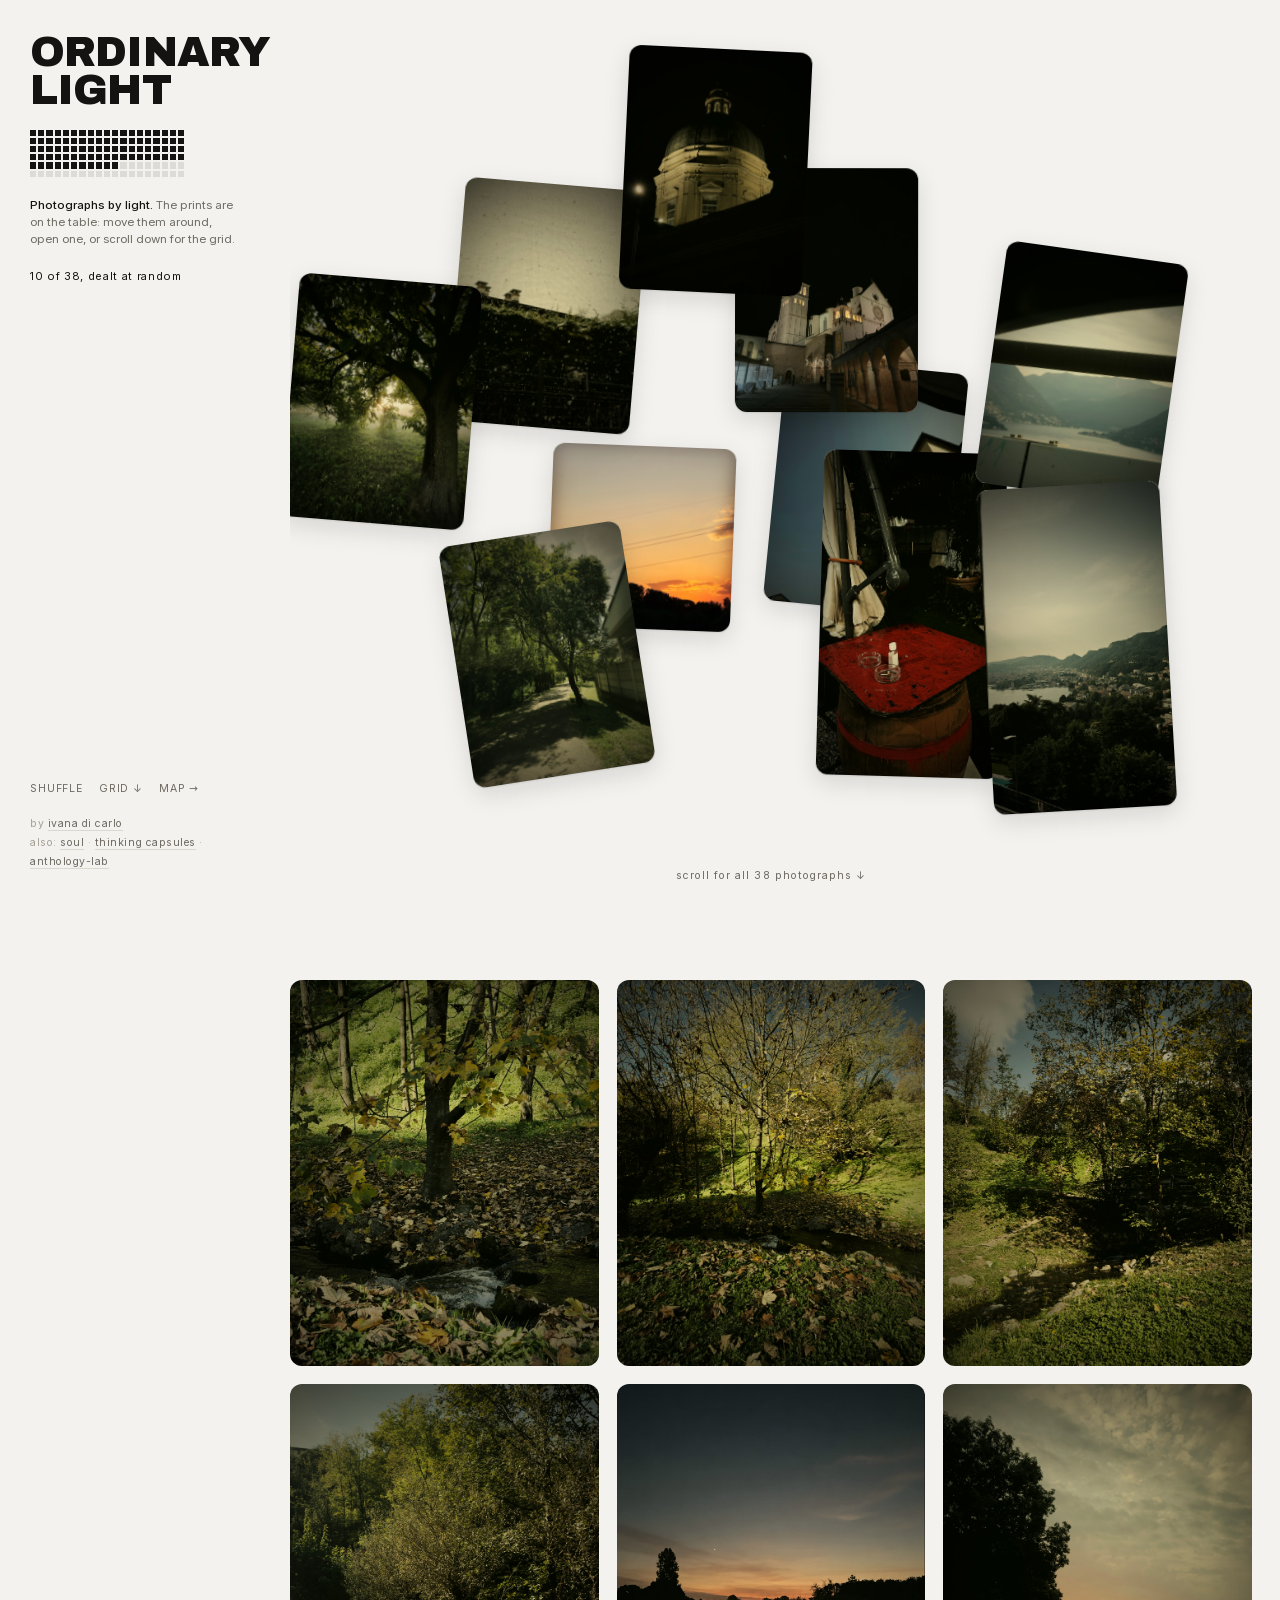
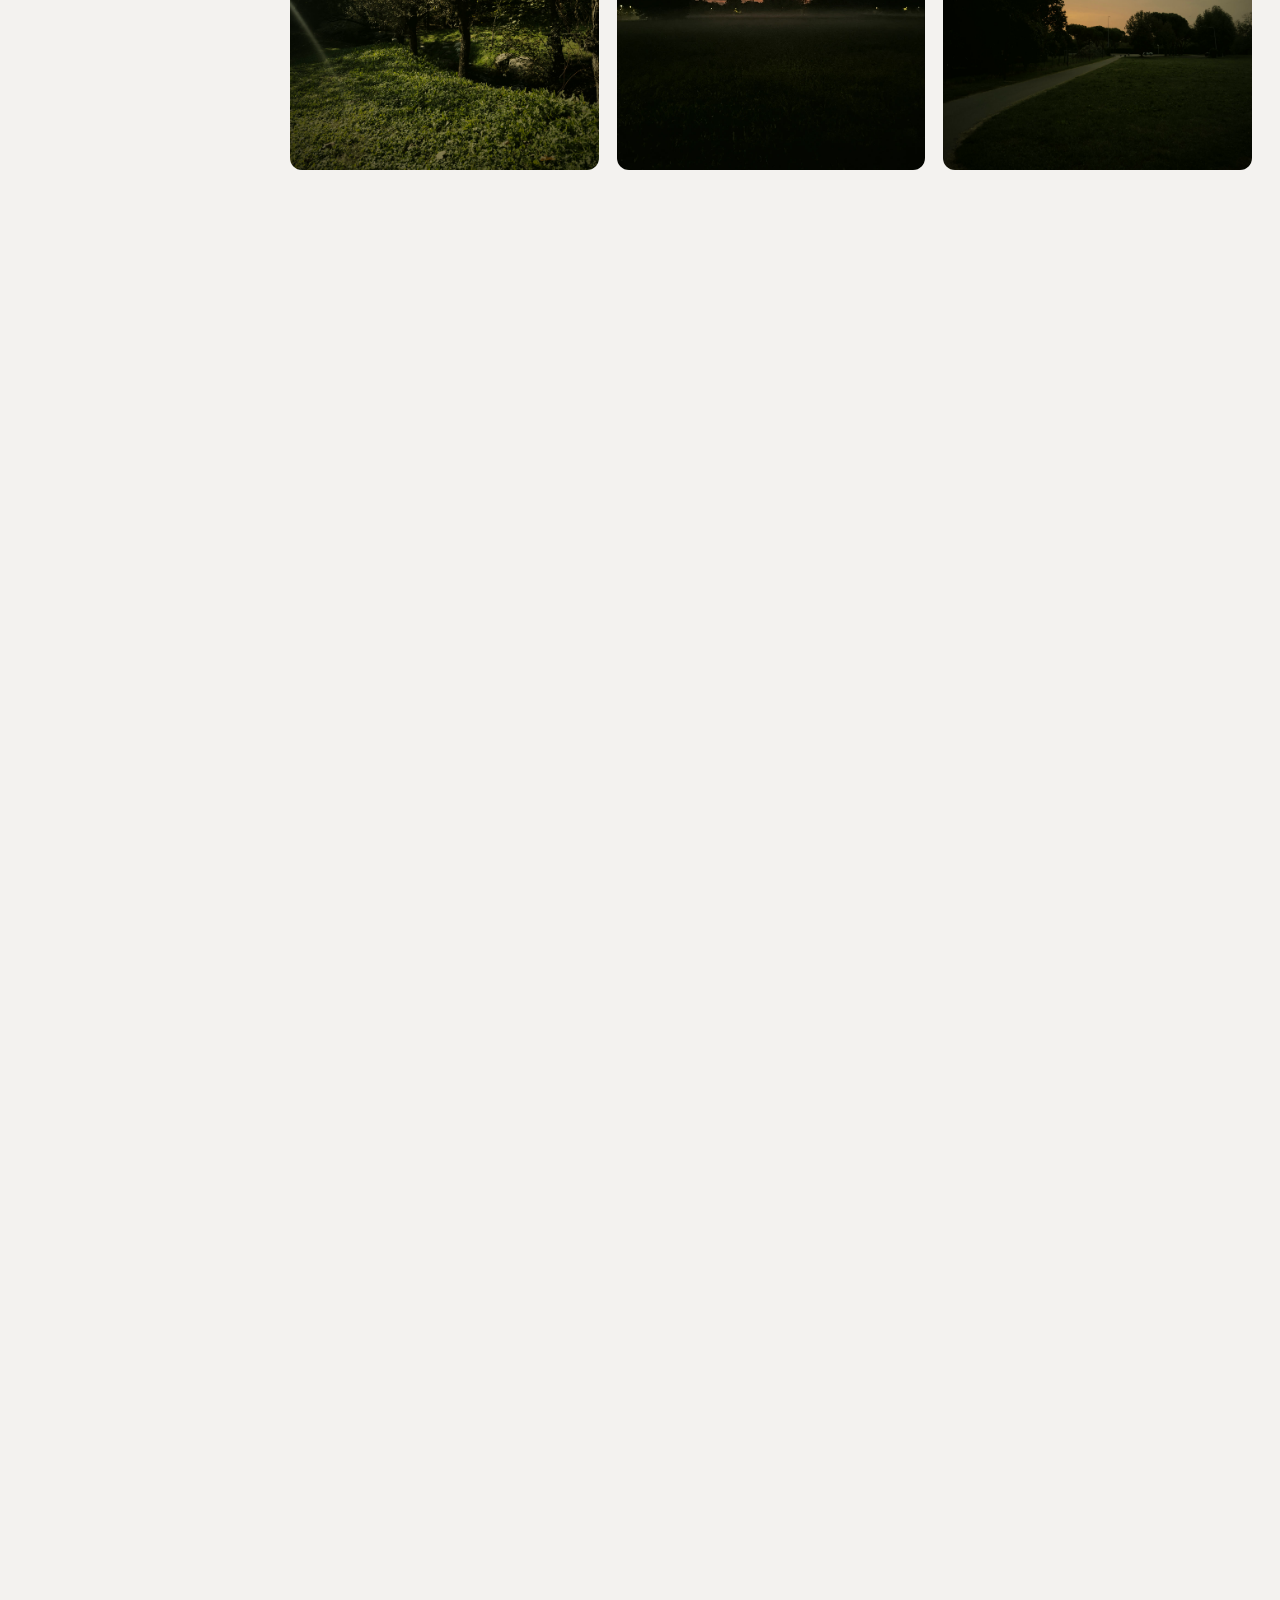
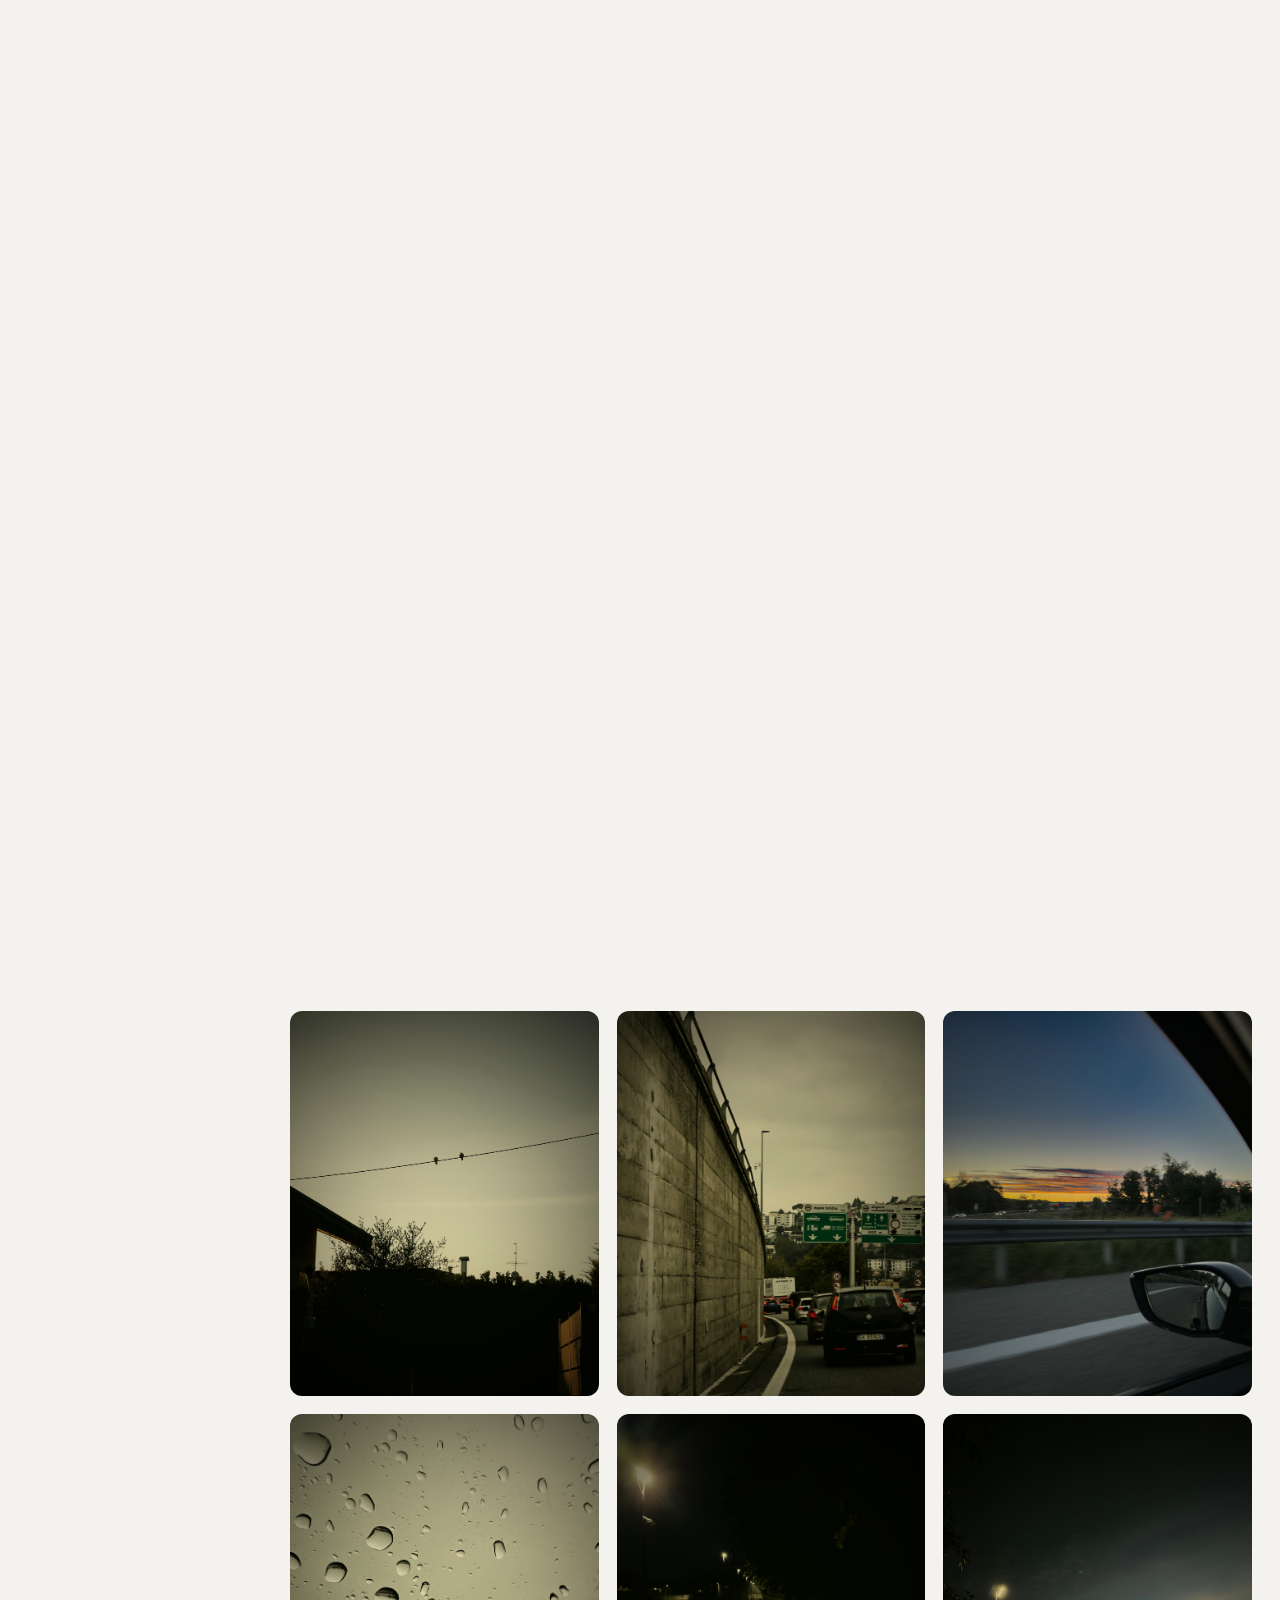
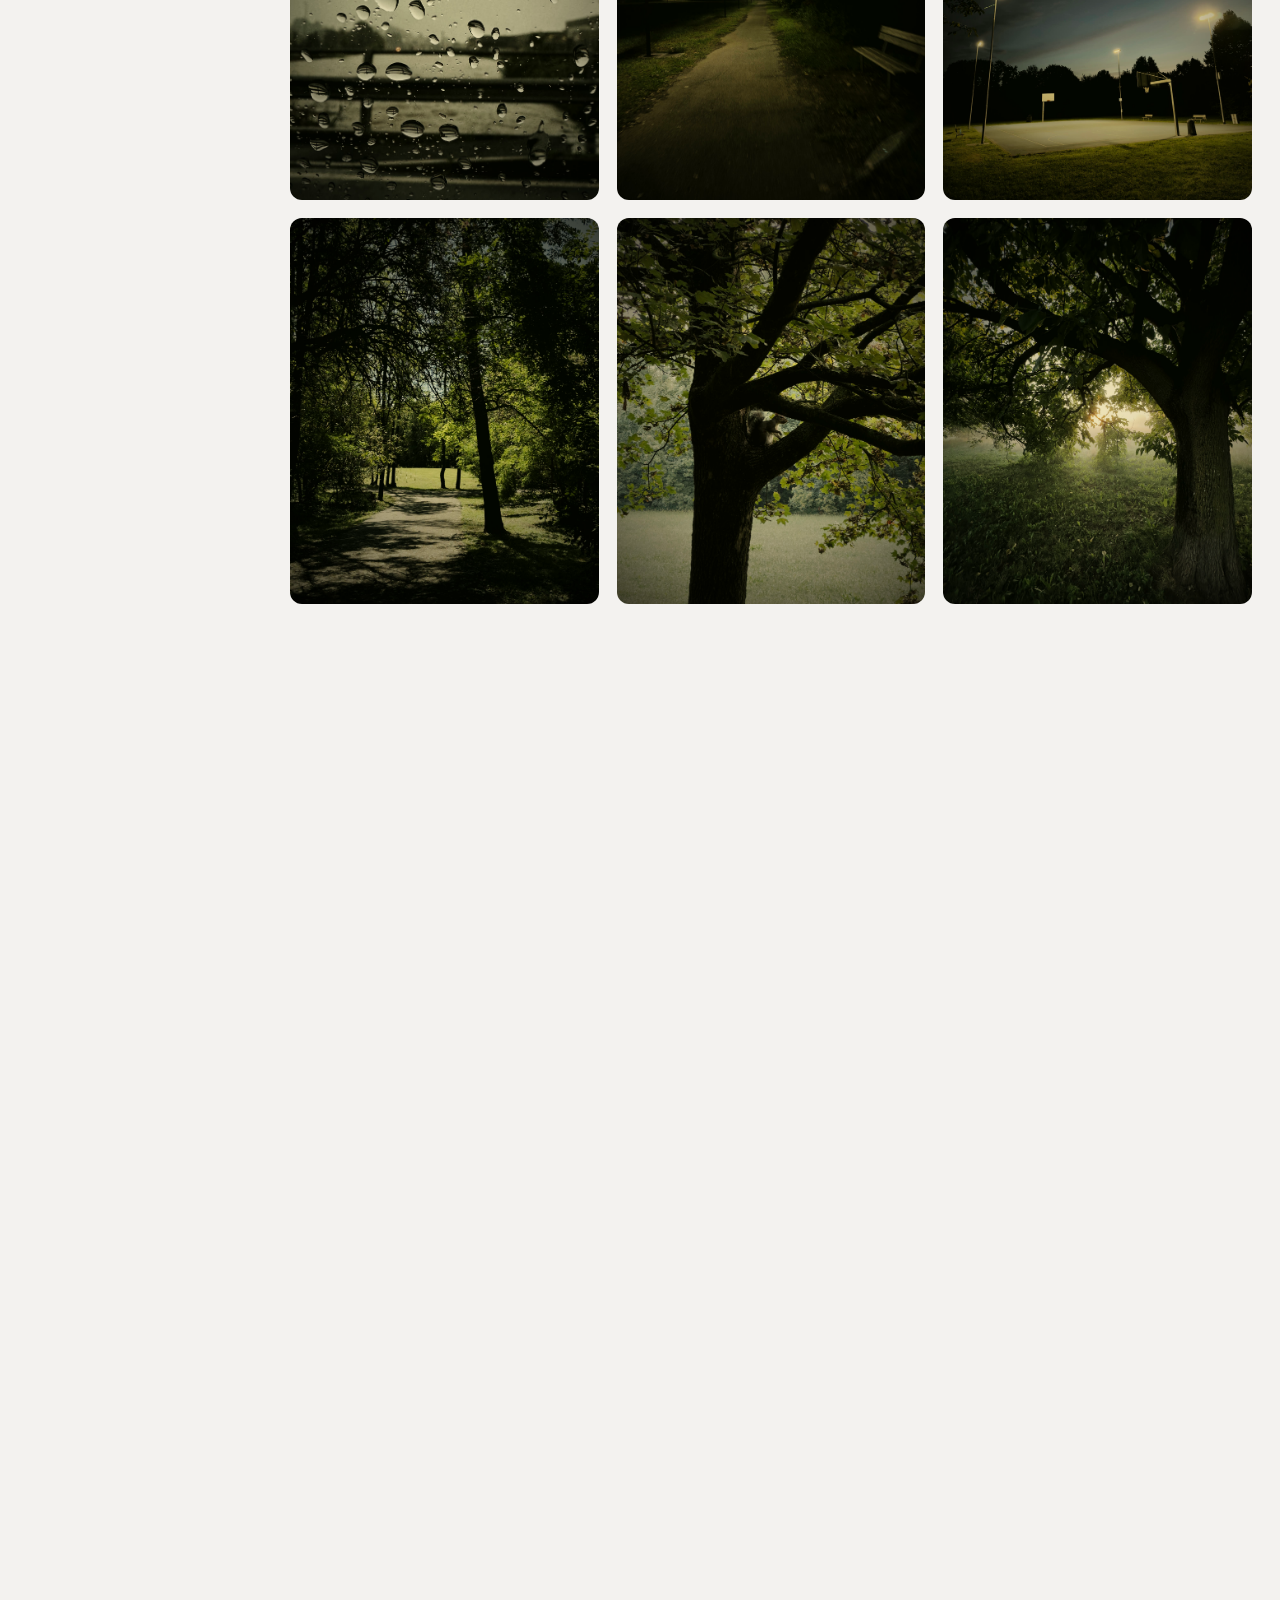
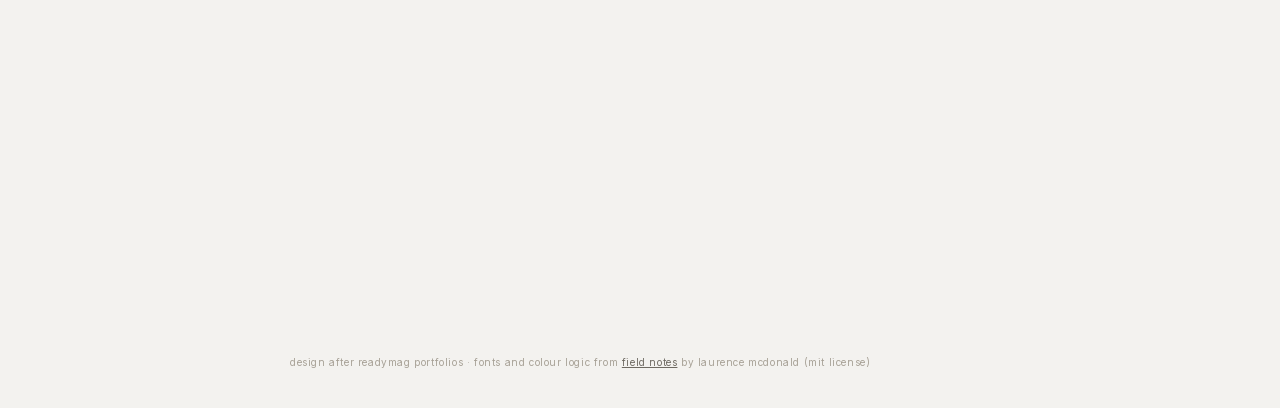
==== index.html @ 0c3d6b59 "ordinary light: first photographs, map, home with prints on the table" ====
<!doctype html>
<html lang="en">
<head>
<meta charset="utf-8">
<meta name="viewport" content="width=device-width, initial-scale=1">
<title>Ordinary Light</title>
<meta name="theme-color" content="#F3F2EF" media="(prefers-color-scheme: light)">
<meta name="theme-color" content="#121211" media="(prefers-color-scheme: dark)">
<link rel="stylesheet" href="fonts/fonts.css">
<!-- Archivo Black: SIL Open Font License. Fonts from Field Notes by Laurence McDonald (MIT). -->
<style>
  @font-face{font-family:'Archivo Black';src:url(fonts/archivo-black.woff2) format('woff2');font-weight:400;font-display:swap;}
  :root{
    --bg:#F3F2EF;--ink:#141312;--gray:#6E6A62;--faint:#A7A196;--line:#DCD8D0;--tile:#E8E6E1;
    --shadow:0 1px 2px rgba(0,0,0,.08),0 8px 24px rgba(0,0,0,.12);
    --lift:0 2px 4px rgba(0,0,0,.1),0 24px 50px rgba(0,0,0,.25);
    --serif:'EB Garamond','Times New Roman',Georgia,serif;
    --sans:'Inter',system-ui,-apple-system,sans-serif;
    --display:'Archivo Black','Arial Black',system-ui,sans-serif;
    --side:290px;--r:12px;
  }
  @media (prefers-color-scheme:dark){:root:not([data-theme="light"]){--bg:#121211;--ink:#EEEBE5;--gray:#A19C93;--faint:#66625C;--line:#2A2825;--tile:#1D1C1A;--shadow:0 1px 2px rgba(0,0,0,.5),0 10px 28px rgba(0,0,0,.5);--lift:0 2px 4px rgba(0,0,0,.5),0 28px 60px rgba(0,0,0,.7);}}
  :root[data-theme="dark"]{--bg:#121211;--ink:#EEEBE5;--gray:#A19C93;--faint:#66625C;--line:#2A2825;--tile:#1D1C1A;--shadow:0 1px 2px rgba(0,0,0,.5),0 10px 28px rgba(0,0,0,.5);--lift:0 2px 4px rgba(0,0,0,.5),0 28px 60px rgba(0,0,0,.7);}
  *{box-sizing:border-box;}
  html,body{margin:0;background:var(--bg);color:var(--ink);}
  body{font-family:var(--sans);-webkit-font-smoothing:antialiased;overflow-x:hidden;}
  a{color:inherit;}

  /* ---------- fixed side column ---------- */
  aside{position:fixed;left:0;top:0;bottom:0;width:var(--side);padding:34px 30px 28px;display:flex;flex-direction:column;gap:20px;z-index:100;background:var(--bg);}
  aside h1{font-family:var(--display);font-weight:400;font-size:42px;line-height:.9;letter-spacing:-.02em;margin:0;text-transform:uppercase;}
  .dots{display:grid;grid-template-columns:repeat(19,1fr);gap:2px;width:154px;}
  .dots i{aspect-ratio:1;background:var(--ink);opacity:.1;transition:opacity .3s ease;}
  .dots i.on{opacity:.95;}
  aside nav{display:flex;gap:16px;font-size:10.5px;letter-spacing:.08em;text-transform:uppercase;margin-top:auto;}
  aside nav a{text-decoration:none;color:var(--gray);} aside nav a:hover{color:var(--ink);}
  aside .intro{font-size:11.5px;line-height:1.5;color:var(--gray);max-width:210px;margin:0;}
  aside .intro b{font-weight:500;color:var(--ink);}
  aside .where{font-size:11px;letter-spacing:.06em;text-transform:lowercase;color:var(--ink);min-height:1.5em;}
  aside .also{font-size:10.5px;letter-spacing:.05em;text-transform:lowercase;color:var(--faint);line-height:1.8;}
  aside .also a{color:var(--gray);text-decoration:none;border-bottom:1px solid var(--line);white-space:nowrap;}
  aside .also a:hover{color:var(--ink);}

  main{margin-left:var(--side);padding:0 28px 80px 0;}

  /* ---------- pile: cards dealt on a table, draggable ---------- */
  .pile{position:relative;height:max(100vh,640px);}
  .pile .more{position:absolute;left:0;right:0;bottom:18px;text-align:center;font-size:10.5px;letter-spacing:.1em;text-transform:lowercase;color:var(--gray);pointer-events:none;z-index:0;}
  .pile .more span{display:inline-block;animation:nudge 1.6s ease-in-out infinite;}
  @keyframes nudge{50%{transform:translateY(5px);}}
  .pile .label,.grid-sec .label{position:absolute;left:0;top:28px;font-size:10.5px;letter-spacing:.08em;text-transform:lowercase;color:var(--faint);z-index:1;}
  .card{position:absolute;left:0;top:0;cursor:grab;touch-action:pan-y;will-change:transform;}
  .card.drag{cursor:grabbing;}
  .face{border-radius:var(--r);overflow:hidden;background:var(--tile);box-shadow:var(--shadow);
    transform:translateY(70vh) rotate(var(--deal,20deg));opacity:0;
    transition:transform .9s cubic-bezier(.2,.8,.2,1),opacity .5s ease,box-shadow .25s ease;transition-delay:var(--d,0s);}
  .pile.in .face{transform:none;opacity:1;}
  .card.drag .face{box-shadow:var(--lift);transition:box-shadow .25s ease,transform .25s ease;transform:scale(1.04);}
  .face img{display:block;width:100%;height:100%;object-fit:cover;pointer-events:none;user-select:none;-webkit-user-drag:none;}

  /* ---------- grid: big rounded cards, two columns ---------- */
  .grid-sec{position:relative;padding:80px 0 40px;}
  .grid{display:grid;grid-template-columns:repeat(var(--cols,3),1fr);gap:18px;grid-auto-flow:dense;}
  @media (max-width:1100px){.grid{grid-template-columns:1fr 1fr;}}
  .tile{border-radius:var(--r);overflow:hidden;background:var(--tile);cursor:zoom-in;aspect-ratio:4/5;
    opacity:0;transform:translateY(40px);transition:opacity .8s ease,transform .8s cubic-bezier(.2,.8,.2,1);}
  .tile.in{opacity:1;transform:none;}
  .tile img{display:block;width:100%;height:100%;object-fit:cover;transition:transform 1.4s cubic-bezier(.2,.7,.2,1);}
  .tile:hover img{transform:scale(1.04);}
  .tile.wide{grid-column:span 2;aspect-ratio:16/9;}

  footer{margin-left:var(--side);padding:20px 0 40px;font-size:10px;letter-spacing:.06em;text-transform:lowercase;color:var(--faint);}
  footer a{color:var(--gray);}

  /* ---------- lightbox ---------- */
  .lb{position:fixed;inset:0;z-index:900;display:none;grid-template-rows:1fr auto;background:color-mix(in srgb,var(--bg) 94%,transparent);backdrop-filter:blur(14px);-webkit-backdrop-filter:blur(14px);}
  .lb.open{display:grid;animation:fade .25s ease both;}
  @keyframes fade{from{opacity:0}to{opacity:1}}
  .lb .box{position:relative;display:flex;align-items:center;justify-content:center;padding:32px 72px 0;min-height:0;}
  .lb img{max-width:100%;max-height:100%;object-fit:contain;border-radius:var(--r);box-shadow:var(--lift);}
  .lb .info{display:flex;justify-content:space-between;align-items:center;gap:20px;padding:18px 28px 22px;font-size:12px;letter-spacing:.06em;text-transform:lowercase;color:var(--gray);}
  .lb .info a{color:var(--ink);}
  .lb .pal{display:flex;gap:5px;} .lb .pal i{width:16px;height:16px;border-radius:4px;display:block;}
  .lb button{background:none;border:0;color:var(--gray);cursor:pointer;font:inherit;}
  .lb button:hover{color:var(--ink);}
  .lb .nav{position:absolute;top:50%;transform:translateY(-50%);font-size:28px;padding:20px;}
  .lb .prev{left:8px;} .lb .next{right:8px;}
  .lb .x{position:absolute;top:14px;right:18px;font-size:12px;letter-spacing:.06em;}

  @media (max-width:760px){
    :root{--side:0px;--r:10px;}
    aside{position:sticky;top:0;bottom:auto;width:auto;padding:14px 16px;gap:10px;flex-direction:row;flex-wrap:wrap;align-items:center;}
    aside h1{font-size:22px;} aside .dots,aside .intro,aside .where,aside .also{display:none;}
    aside nav{margin:0 0 0 auto;}
    main{padding:0 16px 60px;}
    .pile{height:115vh;}
    .grid{gap:10px;}
    footer{padding:16px;}
    .lb .box{padding:16px 0 0;} .lb .nav{display:none;}
    .lb .info{flex-direction:column;align-items:flex-start;padding:14px 16px 20px;}
  }
</style>
</head>
<body>
<aside>
  <h1>Ordinary<br>Light</h1>
  <div class="dots" id="dots"></div>
  <p class="intro"><b>Photographs by light.</b> The prints are on the table: move them around, open one, or scroll down for the grid.</p>
  <div class="where" id="where"></div>
  <nav><a href="#" id="shuffle">shuffle</a><a href="#" id="toGrid">grid ↓</a><a href="map.html">map →</a></nav>
  <div class="also">by <a href="https://ivana-dicarlo.pages.dev/" target="_blank" rel="noopener">ivana di carlo</a><br>also: <a href="https://thesouldevotional.github.io/soul/" target="_blank" rel="noopener">soul</a> · <a href="https://thinkingcapsules.github.io/" target="_blank" rel="noopener">thinking capsules</a> · <a href="https://anthology-lab.github.io/" target="_blank" rel="noopener">anthology-lab</a></div>
</aside>
<main id="main"></main>
<footer>design after readymag portfolios · fonts and colour logic from <a href="https://github.com/Laurencemdonald/field-notes" target="_blank" rel="noopener">field notes</a> by laurence mcdonald (mit license)</footer>

<div class="lb" id="lb">
  <div class="box">
    <img id="lbImg" alt="">
    <button class="nav prev" id="prev" aria-label="previous">←</button>
    <button class="nav next" id="next" aria-label="next">→</button>
    <button class="x" id="x">close ✕</button>
  </div>
  <div class="info"><span id="lbTxt"></span><span class="pal" id="lbPal"></span></div>
</div>

<script>
"use strict";
const MONTHS=["jan","feb","mar","apr","may","jun","jul","aug","sep","oct","nov","dec"];
const fmtDate=iso=>{const m=/^(\d{4})-(\d{2})-(\d{2})/.exec(iso||"");return m?MONTHS[+m[2]-1]+" "+(+m[3])+", "+m[1]:"";};
const mapHref=it=>"map.html#"+encodeURIComponent(it.folder);
const rnd=Math.random;
const HAND=10; // how many prints land on the table at each visit
const mobile=()=>innerWidth<=760;

let order=[],piles=[],cur=0;

/* ---------- sections: one chapter per place, alternating a pile and a grid as in the reference;
   places with fewer than three photos end up together in a last grid ---------- */
function plan(items){
  const by=new Map();
  items.forEach(it=>{if(!by.has(it.folder))by.set(it.folder,[]);by.get(it.folder).push(it);});
  const groups=[...by.entries()].sort((a,b)=>(b[1][0].date||"").localeCompare(a[1][0].date||""));
  const out=[],rest=[];let k=0;
  groups.forEach(([place,g])=>{
    if(g.length<3){rest.push(...g);return;}
    const kind=k++%2?"grid":"pile";
    if(kind==="pile"&&g.length>8){out.push({kind:"pile",place,items:g.slice(0,6)});out.push({kind:"grid",place,items:g.slice(6)});k++;}
    else out.push({kind,place,items:g});
  });
  if(rest.length)out.push({kind:"grid",place:"",items:rest});
  return out;
}

function build(items){
  const main=document.getElementById("main");
  order=items;
  [{kind:"pile",place:"",items},{kind:"grid",place:"",items}].forEach(sec=>{
    if(sec.kind==="pile"){
      const el=document.createElement("section");el.className="pile";
      el.innerHTML=`<div class="more"><span>scroll for all ${items.length} photographs ↓</span></div>`;
      main.appendChild(el);piles.push({el,cards:[]});
      deal();
    }else{
      const el=document.createElement("section");el.className="grid-sec";el.dataset.where="all of them, newest first";
      if(sec.place)el.innerHTML=`<div class="label">${sec.place}</div>`;
      const g=document.createElement("div");g.className="grid";
      const cnt=sec.items.length;g.style.setProperty("--cols",cnt===4||cnt===2?2:3);
      sec.items.forEach((it,i)=>{
        const n=order.indexOf(it);
        const t=document.createElement("figure");t.className="tile"+(it.w>it.h&&cnt>2?" wide":"");
        t.style.margin=0;t.innerHTML=`<img src="${it.file}" alt="${it.subject}, ${it.folder}" loading="lazy">`;
        t.onclick=()=>open(n);g.appendChild(t);
      });
      el.appendChild(g);main.appendChild(el);
    }
  });
  const dots=document.getElementById("dots");for(let i=0;i<19*6;i++)dots.appendChild(document.createElement("i"));
  layout();
  // deal the cards when a pile comes into view; fade grid tiles in
  const io=new IntersectionObserver(es=>es.forEach(e=>{if(e.isIntersecting){e.target.classList.add("in");io.unobserve(e.target);}}),{threshold:.18});
  document.querySelectorAll(".tile").forEach(x=>io.observe(x));
  const wo=new IntersectionObserver(es=>es.forEach(e=>{if(e.isIntersecting)document.getElementById("where").textContent=e.target.dataset.where;}),{rootMargin:"-45% 0px -50% 0px"});
  document.querySelectorAll("section").forEach(s=>wo.observe(s));
  addEventListener("scroll",()=>requestAnimationFrame(tick),{passive:true});
  addEventListener("resize",layout);
}

/* ---------- pile layout: a loose grid with jitter, so cards overlap but none hides another ---------- */
function layout(){
  piles.forEach(({el,cards})=>{
    const W=el.clientWidth,H=el.clientHeight,n=cards.length;
    if(n>12){
      // a whole deck: a loose grid with strong jitter, so the cards cover the table and overlap
      const cols=mobile()?3:Math.round(Math.sqrt(n*W/H*1.1)),rows=Math.ceil(n/cols);
      const cw=mobile()?W*.34:Math.min(W/cols*1.25,190);
      const cellW=(W-cw)/Math.max(1,cols-1),cellH=(H*.86)/rows;
      cards.forEach((c,i)=>{
        const h=cw*(c.it.h/c.it.w);c.w=cw;c.h=h;
        c.x=Math.max(0,Math.min(W-cw,(i%cols)*cellW+(c.jx-.5)*cellW*1.1));
        c.y=Math.max(8,Math.min(H-h-30,H*.04+Math.floor(i/cols)*cellH+(c.jy-.5)*cellH*1.3-h*.15));
        c.el.style.width=cw+"px";c.el.firstChild.style.height=h+"px";c.el.style.zIndex=c.z;
      });
      return;
    }
    const cw=mobile()?W*.4:Math.min(W*.19,250);
    const cx=W/2,cy=H/2,R=Math.min(W*.3,H*.3)*(0.7+n/20);
    cards.forEach((c,i)=>{
      // golden-angle scatter: a tight, overlapping cluster like prints thrown on a table
      const a=i*2.39996+c.jx*.6, d=Math.sqrt((i+.6)/n)*R;
      const h=cw*(c.it.h/c.it.w);
      c.w=cw;c.h=h;
      c.x=Math.max(0,Math.min(W-cw,cx+Math.cos(a)*d*1.35-cw/2));
      c.y=Math.max(10,Math.min(H-h-10,cy+Math.sin(a)*d-h/2));
      c.el.style.width=cw+"px";c.el.firstChild.style.height=h+"px";
      c.el.style.zIndex=c.z;
    });
  });
  tick();
}

/* ---------- a new random hand of prints at every visit, and at every shuffle ---------- */
function deal(){
  const {el}=piles[0];
  el.querySelectorAll(".card").forEach(c=>c.remove());
  el.classList.remove("in");
  const hand=order.map(it=>[rnd(),it]).sort((a,b)=>a[0]-b[0]).slice(0,Math.min(HAND,order.length)).map(x=>x[1]);
  piles[0].cards=hand.map((it,i)=>{
    const c=document.createElement("div");c.className="card";
    c.innerHTML=`<div class="face" style="--d:${(i*0.09).toFixed(2)}s;--deal:${((rnd()-.5)*40).toFixed(1)}deg"><img src="${it.file}" alt="${it.subject}, ${it.folder}"></div>`;
    el.appendChild(c);
    const st={el:c,it,n:order.indexOf(it),x:0,y:0,r:(rnd()-.5)*18,speed:(rnd()-.5)*260,dx:0,dy:0,ty:0,jx:rnd(),jy:rnd(),z:i+1};
    drag(st,el);return st;
  });
  el.dataset.where=hand.length+" of "+order.length+", dealt at random";
  const w=document.getElementById("where");if(scrollY<innerHeight/2)w.textContent=el.dataset.where;
  layout();
  void el.offsetWidth; // restart the deal animation
  requestAnimationFrame(()=>el.classList.add("in"));
}

/* ---------- each card drifts at its own speed while the page scrolls ---------- */
function tick(){
  const H=innerHeight;
  piles.forEach(({el,cards})=>{
    const r=el.getBoundingClientRect();
    if(r.bottom<-200||r.top>H+200)return;
    const p=(r.top+r.height/2-H/2)/H;
    cards.forEach(c=>{c.ty=p*c.speed;place(c);});
  });
  const max=document.documentElement.scrollHeight-H;
  const f=max>0?scrollY/max:0;
  document.querySelectorAll("#dots i").forEach((d,i,a)=>d.classList.toggle("on",i<Math.round(a.length*f)));
}
const place=c=>{c.el.style.transform=`translate(${c.x+c.dx}px,${c.y+c.dy+c.ty}px) rotate(${c.el.classList.contains("drag")?0:c.r}deg)`;};

/* ---------- drag: pick a card up, it comes to the top and stays where you drop it ---------- */
let zTop=100;
function drag(c,pile){
  let sx=0,sy=0,ox=0,oy=0,moved=false,down=false;
  c.el.addEventListener("pointerdown",e=>{
    if(e.pointerType==="touch")return; // on phones a tap opens the photo, scrolling stays free
    down=true;moved=false;sx=e.clientX;sy=e.clientY;ox=c.dx;oy=c.dy;
    c.el.setPointerCapture(e.pointerId);
  });
  c.el.addEventListener("pointermove",e=>{
    if(!down)return;
    const mx=e.clientX-sx,my=e.clientY-sy;
    if(!moved&&Math.hypot(mx,my)>4){moved=true;c.el.classList.add("drag");c.el.style.zIndex=++zTop;}
    if(moved){c.dx=ox+mx;c.dy=oy+my;place(c);}
  });
  const end=()=>{if(!down)return;down=false;if(moved){c.el.classList.remove("drag");c.r=(Math.random()-.5)*10;place(c);}};
  c.el.addEventListener("pointerup",e=>{const was=moved;end();if(!was)open(c.n);});
  c.el.addEventListener("pointercancel",end);
}

/* ---------- lightbox ---------- */
const lb=document.getElementById("lb");
function open(i){cur=(i+order.length)%order.length;const it=order[cur];
  document.getElementById("lbImg").src=it.file;
  document.getElementById("lbTxt").innerHTML=(it.folder?`<a href="${mapHref(it)}">${it.folder}</a> · `:"")+`${fmtDate(it.date)} · ${it.light} · ${it.subject}`;
  document.getElementById("lbPal").innerHTML=(it.colors||[]).map(c=>`<i style="background:${c}" title="${c}"></i>`).join("");
  lb.classList.add("open");}
const close=()=>lb.classList.remove("open");
document.getElementById("prev").onclick=()=>open(cur-1);
document.getElementById("next").onclick=()=>open(cur+1);
document.getElementById("x").onclick=close;
lb.addEventListener("click",e=>{if(e.target.classList.contains("box"))close();});
document.addEventListener("keydown",e=>{if(!lb.classList.contains("open"))return;if(e.key==="Escape")close();if(e.key==="ArrowLeft")open(cur-1);if(e.key==="ArrowRight")open(cur+1);});
let tx=0;lb.addEventListener("touchstart",e=>tx=e.touches[0].clientX,{passive:true});
lb.addEventListener("touchend",e=>{const d=e.changedTouches[0].clientX-tx;if(Math.abs(d)>50)open(cur+(d<0?1:-1));});
document.getElementById("shuffle").onclick=e=>{e.preventDefault();scrollTo({top:0,behavior:"smooth"});deal();};
document.getElementById("toGrid").onclick=e=>{e.preventDefault();document.querySelector(".grid-sec").scrollIntoView({behavior:"smooth"});};

fetch("data.json").then(r=>r.json()).then(d=>build(d.sort((a,b)=>(b.date||"").localeCompare(a.date||""))));
</script>
</body>
</html>
---- fonts/fonts.css ----
@font-face{font-family:'EB Garamond';font-style:italic;font-weight:400;font-display:swap;src:url(EBGaramond-400-italic.woff2) format('woff2');unicode-range:U+0000-00FF, U+0131, U+0152-0153, U+02BB-02BC, U+02C6, U+02DA, U+02DC, U+0304, U+0308, U+0329, U+2000-206F, U+20AC, U+2122, U+2191, U+2193, U+2212, U+2215, U+FEFF, U+FFFD;}
@font-face{font-family:'EB Garamond';font-style:italic;font-weight:500;font-display:swap;src:url(EBGaramond-500-italic.woff2) format('woff2');unicode-range:U+0000-00FF, U+0131, U+0152-0153, U+02BB-02BC, U+02C6, U+02DA, U+02DC, U+0304, U+0308, U+0329, U+2000-206F, U+20AC, U+2122, U+2191, U+2193, U+2212, U+2215, U+FEFF, U+FFFD;}
@font-face{font-family:'EB Garamond';font-style:normal;font-weight:400;font-display:swap;src:url(EBGaramond-400-normal.woff2) format('woff2');unicode-range:U+0000-00FF, U+0131, U+0152-0153, U+02BB-02BC, U+02C6, U+02DA, U+02DC, U+0304, U+0308, U+0329, U+2000-206F, U+20AC, U+2122, U+2191, U+2193, U+2212, U+2215, U+FEFF, U+FFFD;}
@font-face{font-family:'EB Garamond';font-style:normal;font-weight:500;font-display:swap;src:url(EBGaramond-500-normal.woff2) format('woff2');unicode-range:U+0000-00FF, U+0131, U+0152-0153, U+02BB-02BC, U+02C6, U+02DA, U+02DC, U+0304, U+0308, U+0329, U+2000-206F, U+20AC, U+2122, U+2191, U+2193, U+2212, U+2215, U+FEFF, U+FFFD;}
@font-face{font-family:'Inter';font-style:normal;font-weight:400;font-display:swap;src:url(Inter-400-normal.woff2) format('woff2');unicode-range:U+0000-00FF, U+0131, U+0152-0153, U+02BB-02BC, U+02C6, U+02DA, U+02DC, U+0304, U+0308, U+0329, U+2000-206F, U+20AC, U+2122, U+2191, U+2193, U+2212, U+2215, U+FEFF, U+FFFD;}
@font-face{font-family:'Inter';font-style:normal;font-weight:500;font-display:swap;src:url(Inter-500-normal.woff2) format('woff2');unicode-range:U+0000-00FF, U+0131, U+0152-0153, U+02BB-02BC, U+02C6, U+02DA, U+02DC, U+0304, U+0308, U+0329, U+2000-206F, U+20AC, U+2122, U+2191, U+2193, U+2212, U+2215, U+FEFF, U+FFFD;}
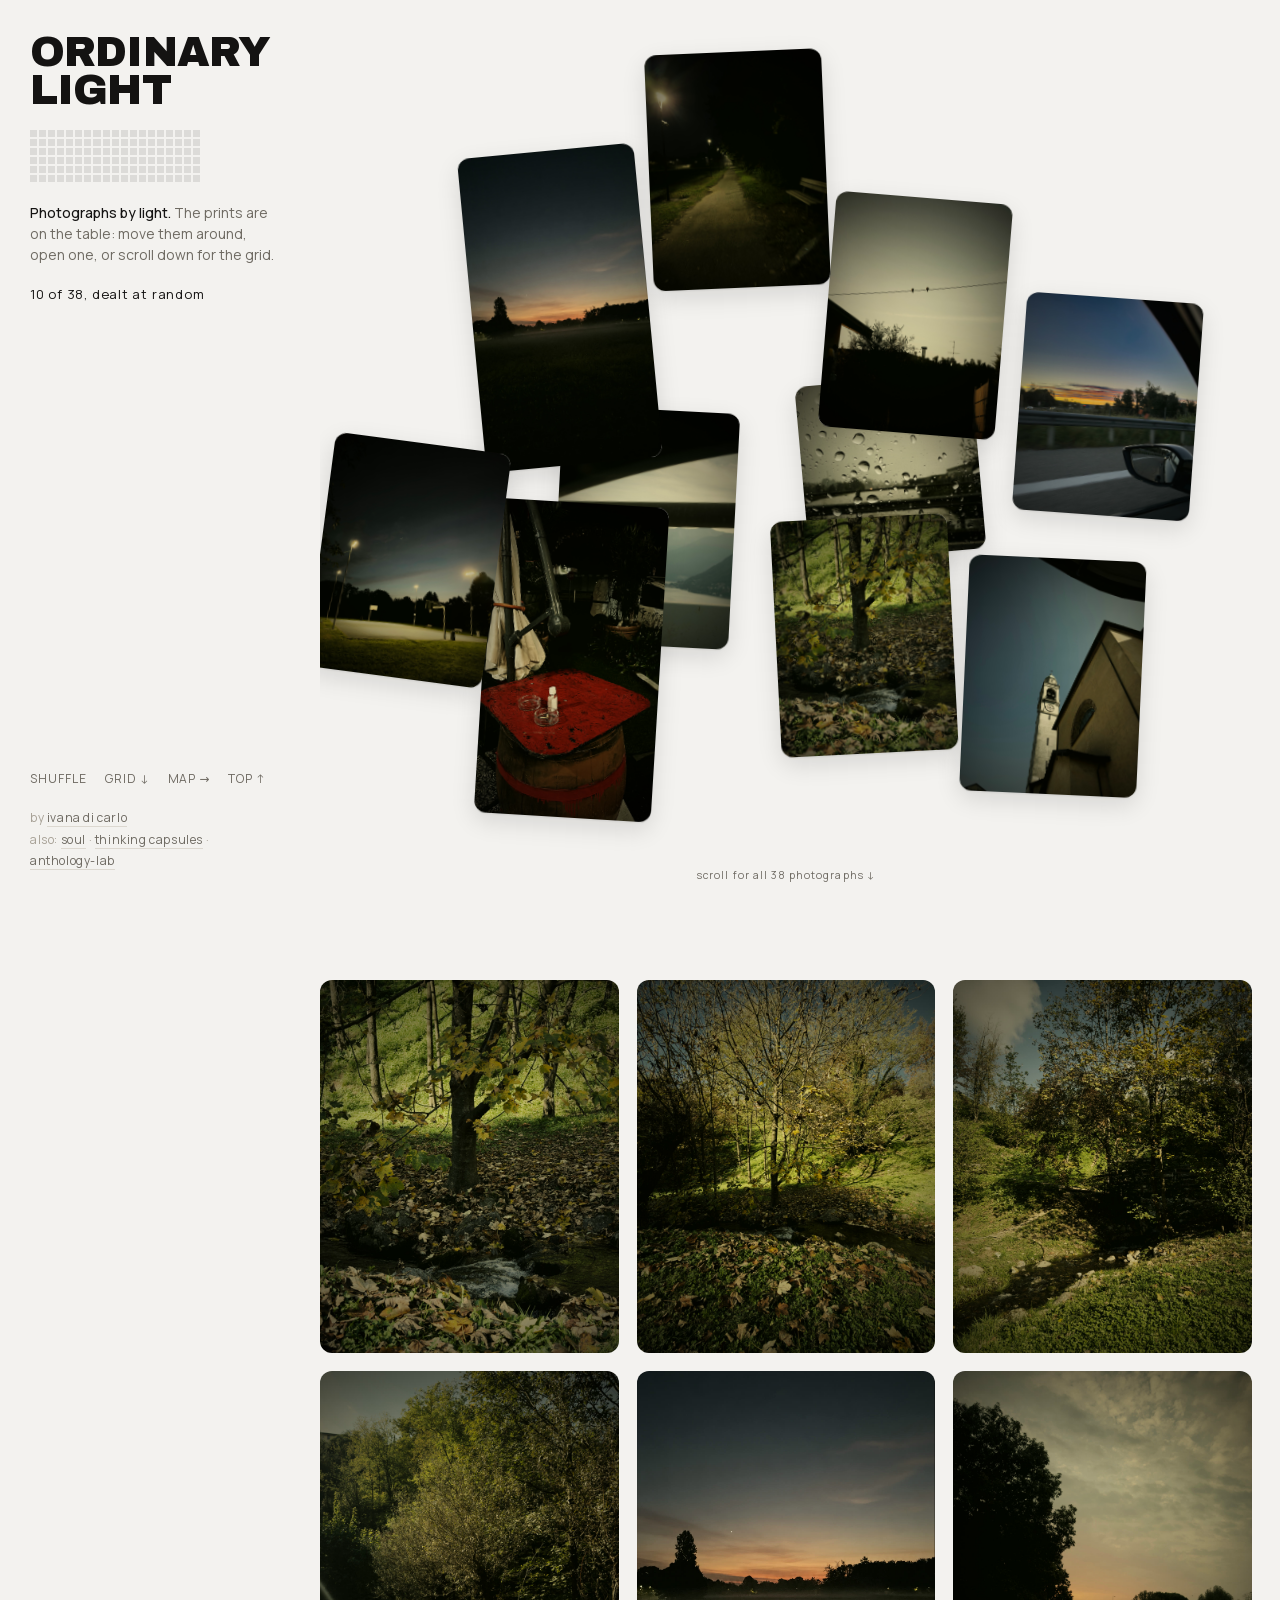
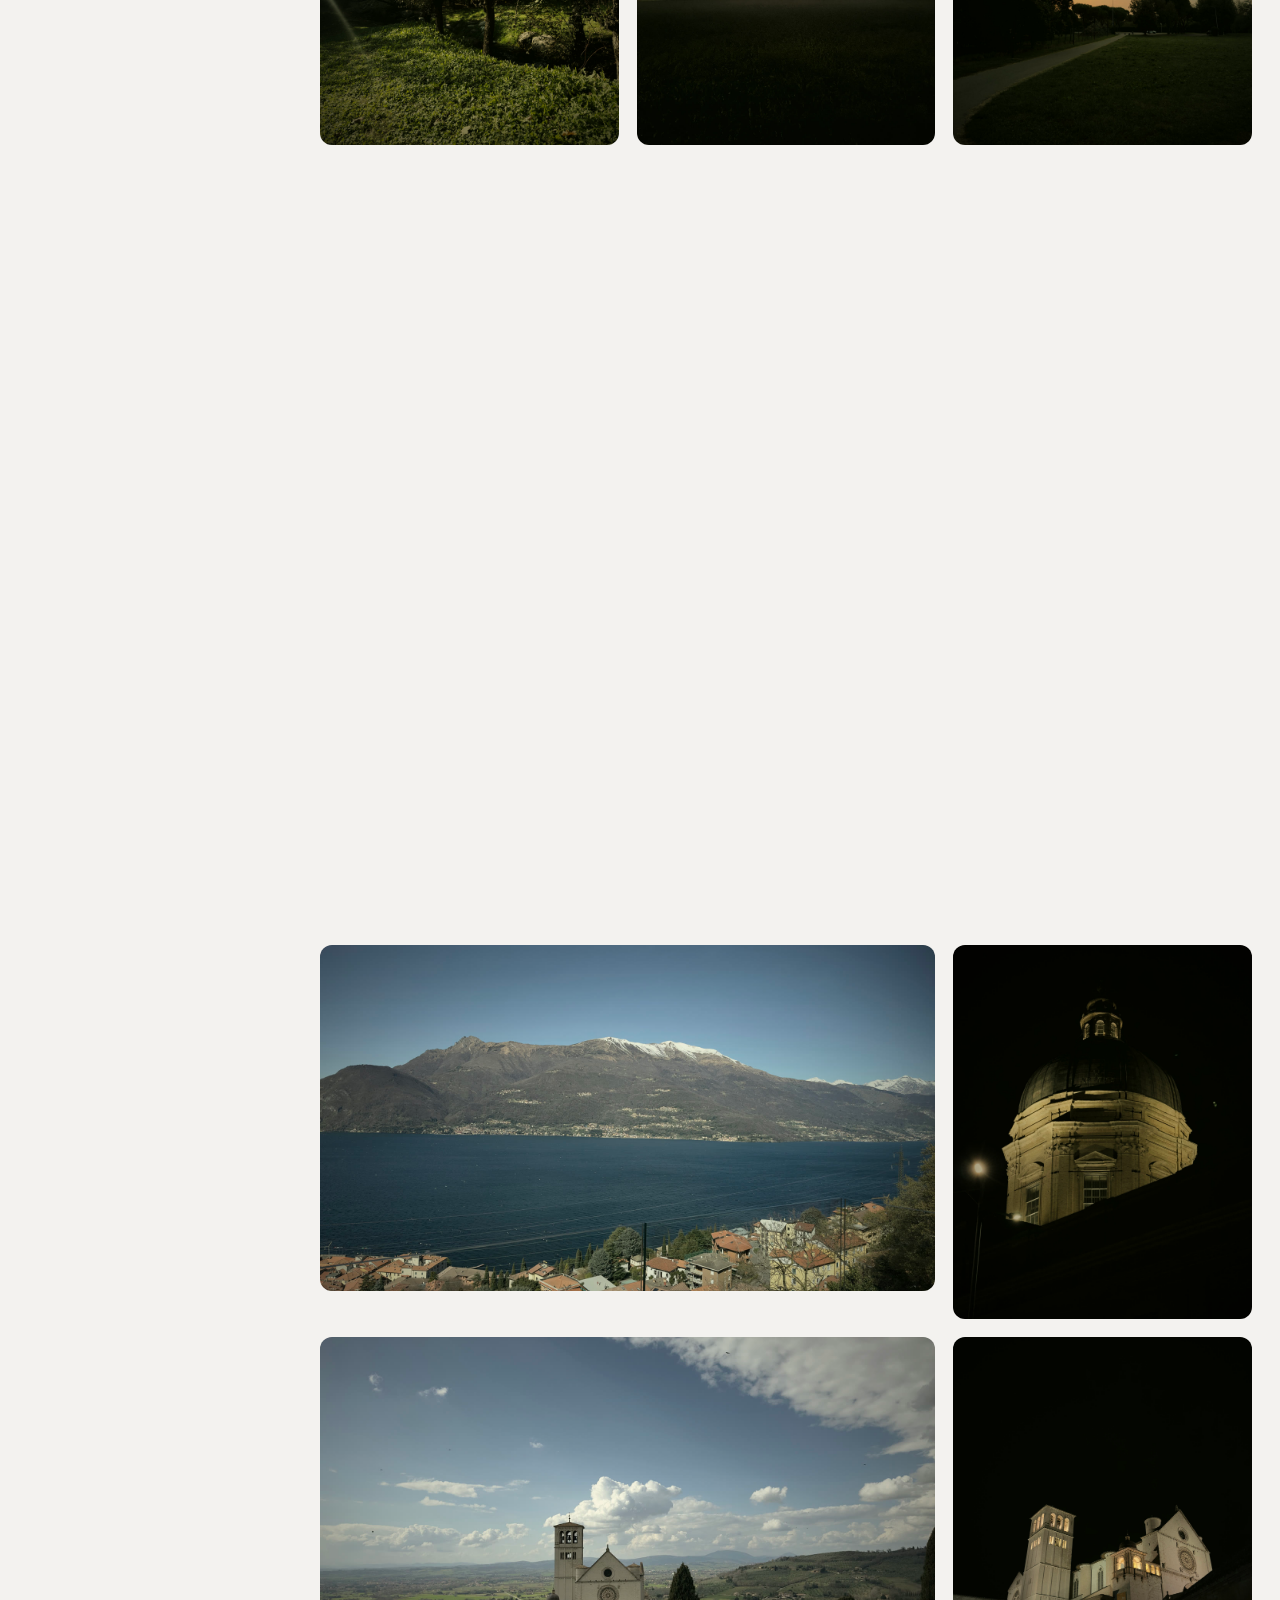
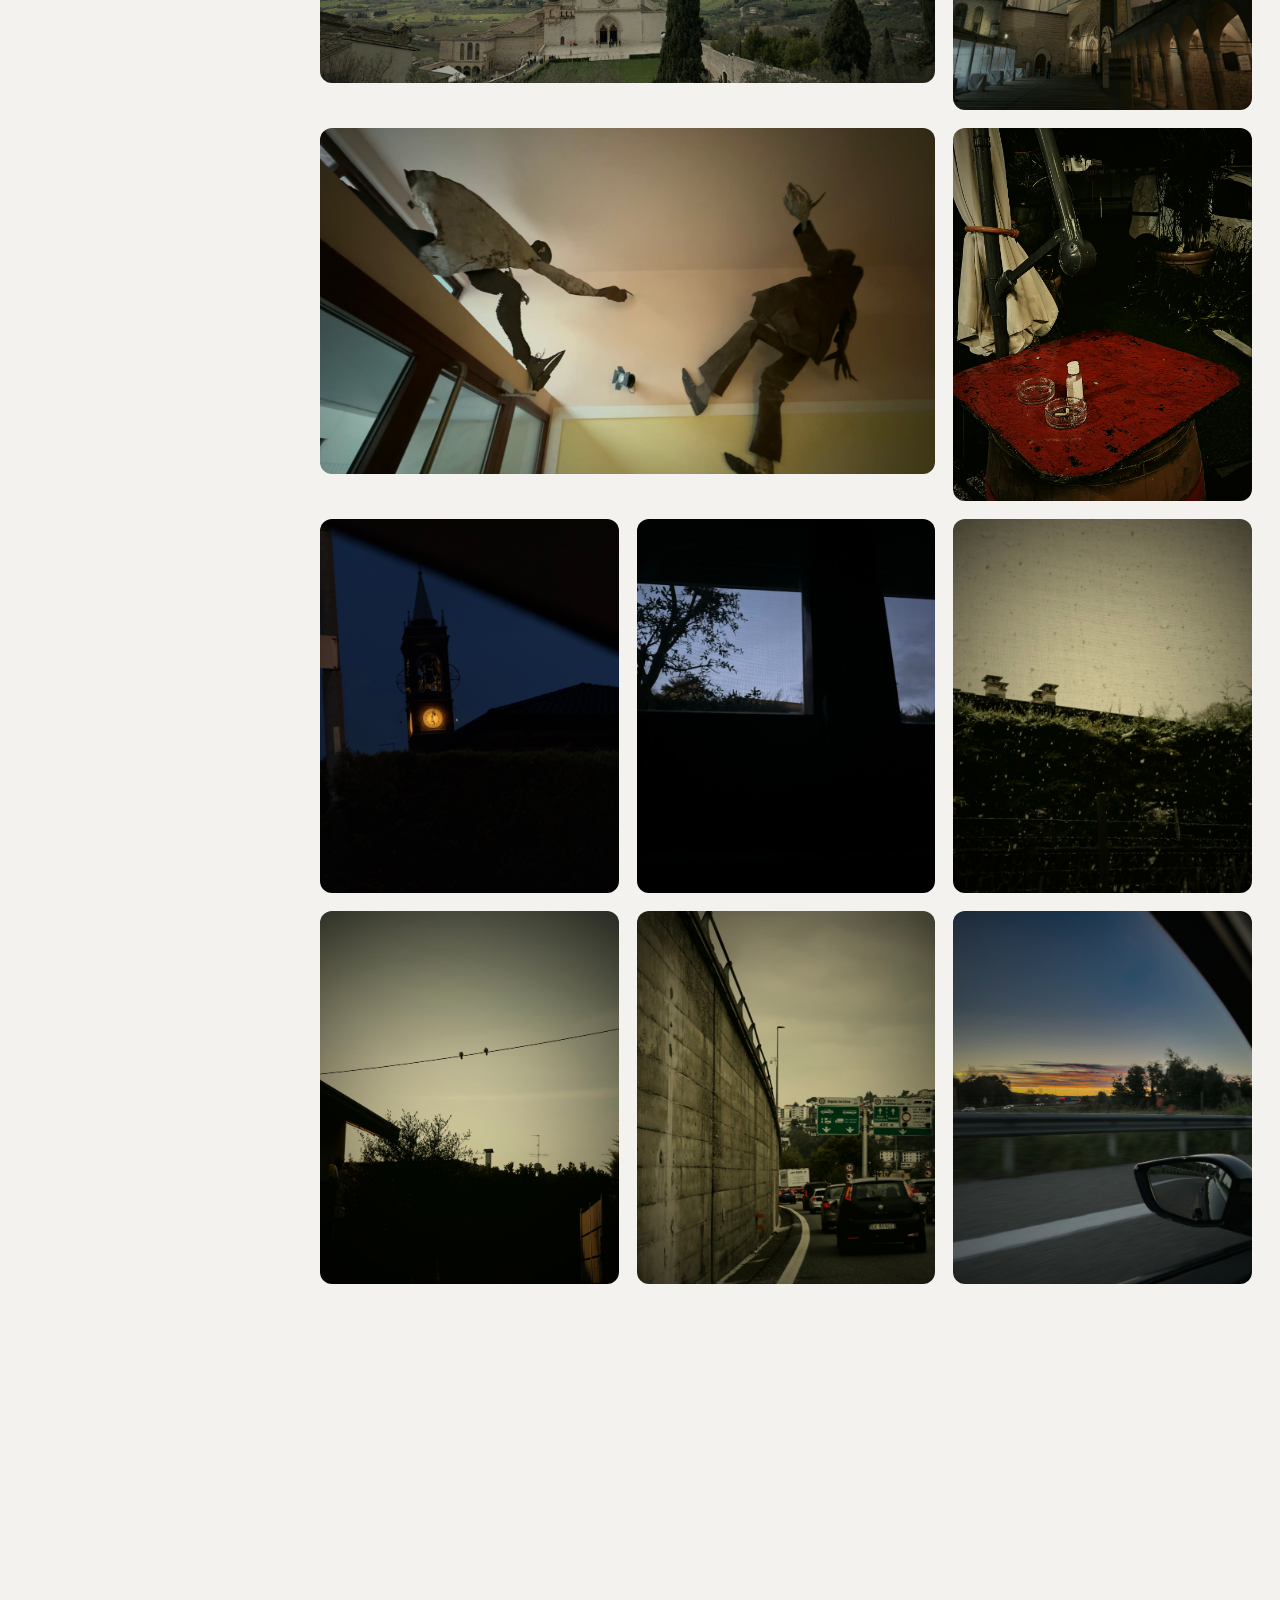
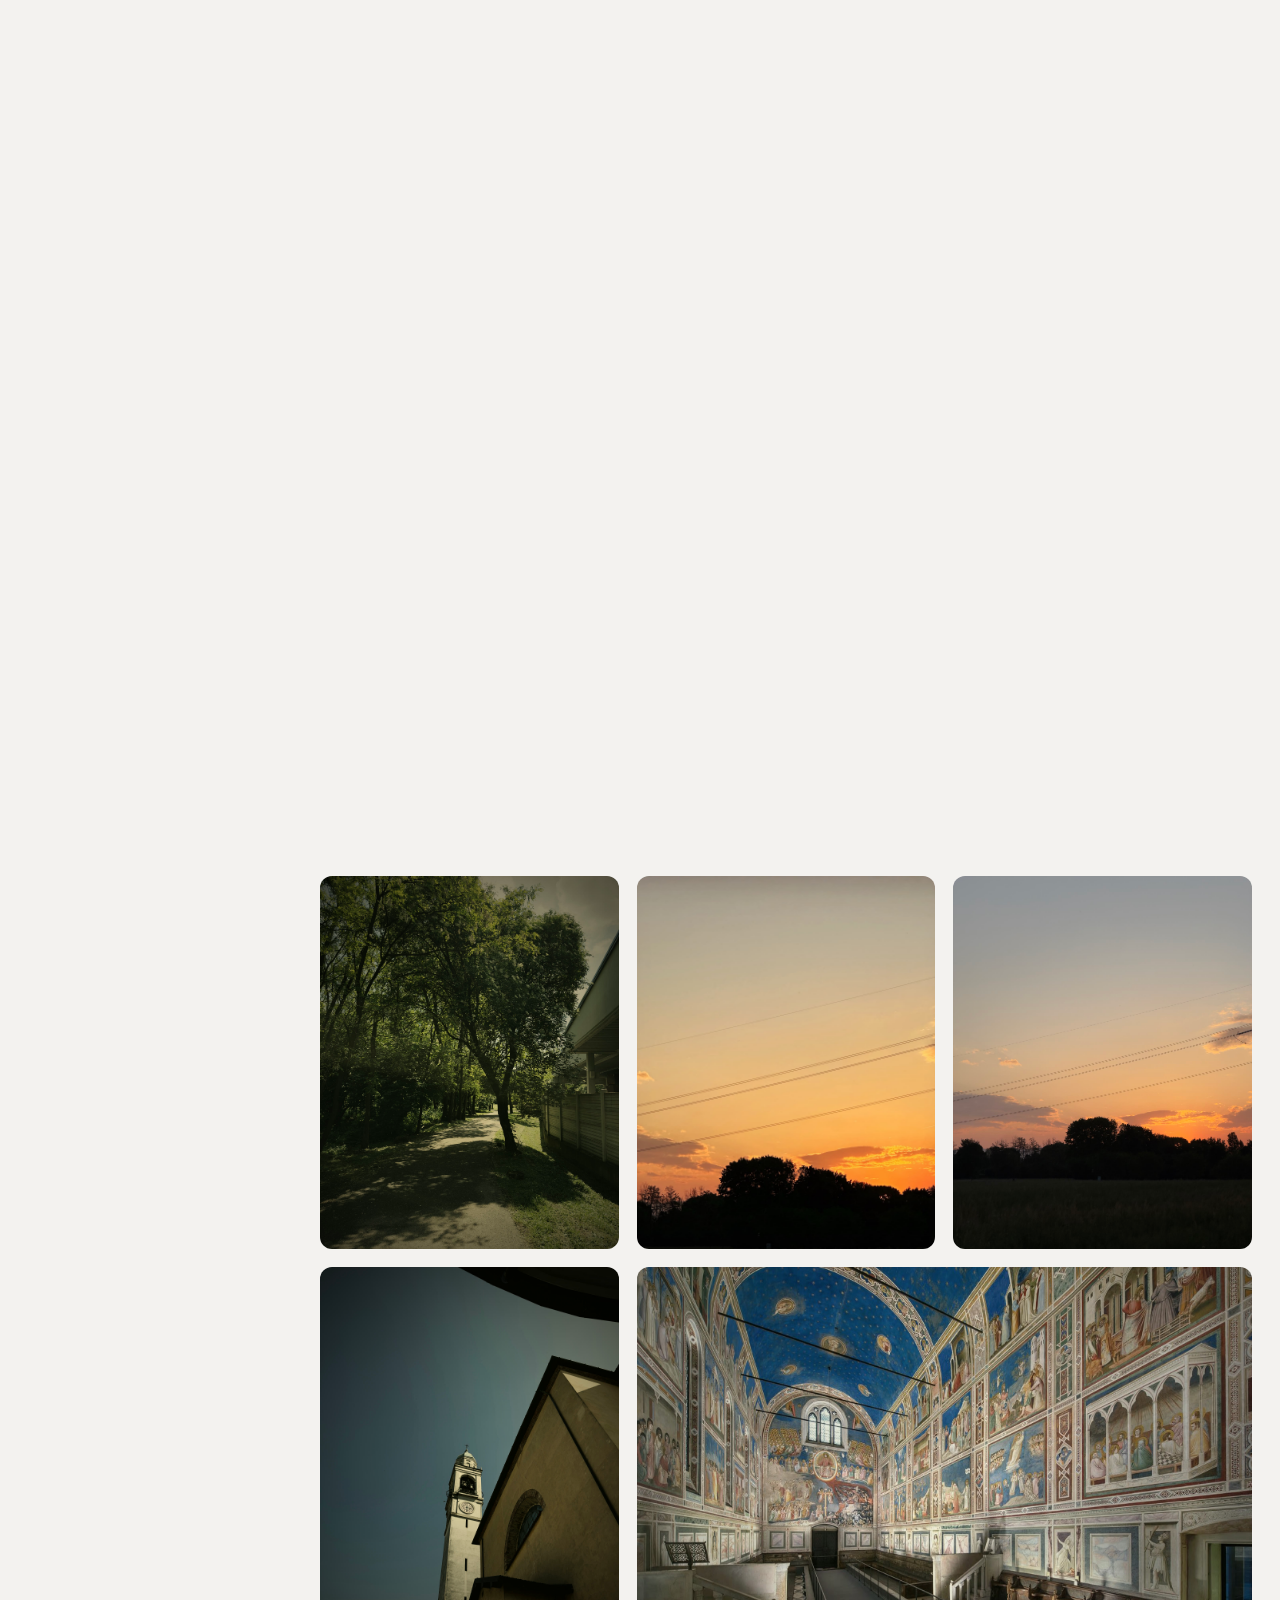
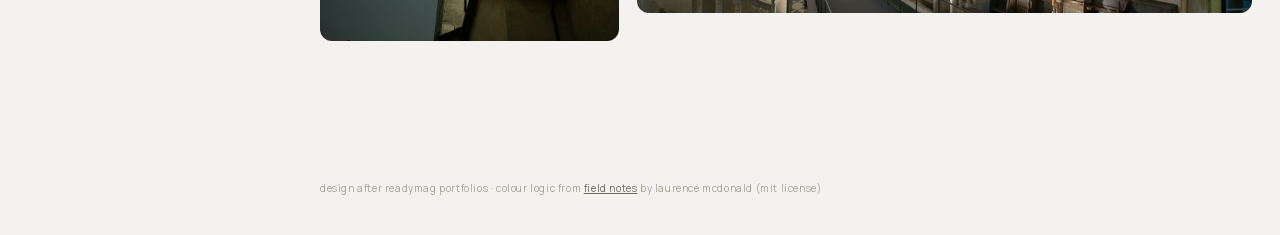
==== commit 48e0a78b: "manrope for text, top link, bigger sidebar, place search on the map" ====
--- a/index.html
+++ b/index.html
@@ -15,9 +15,9 @@
     --shadow:0 1px 2px rgba(0,0,0,.08),0 8px 24px rgba(0,0,0,.12);
     --lift:0 2px 4px rgba(0,0,0,.1),0 24px 50px rgba(0,0,0,.25);
     --serif:'EB Garamond','Times New Roman',Georgia,serif;
-    --sans:'Inter',system-ui,-apple-system,sans-serif;
+    --sans:'Manrope',system-ui,-apple-system,sans-serif;
     --display:'Archivo Black','Arial Black',system-ui,sans-serif;
-    --side:290px;--r:12px;
+    --side:320px;--r:12px;
   }
   @media (prefers-color-scheme:dark){:root:not([data-theme="light"]){--bg:#121211;--ink:#EEEBE5;--gray:#A19C93;--faint:#66625C;--line:#2A2825;--tile:#1D1C1A;--shadow:0 1px 2px rgba(0,0,0,.5),0 10px 28px rgba(0,0,0,.5);--lift:0 2px 4px rgba(0,0,0,.5),0 28px 60px rgba(0,0,0,.7);}}
   :root[data-theme="dark"]{--bg:#121211;--ink:#EEEBE5;--gray:#A19C93;--faint:#66625C;--line:#2A2825;--tile:#1D1C1A;--shadow:0 1px 2px rgba(0,0,0,.5),0 10px 28px rgba(0,0,0,.5);--lift:0 2px 4px rgba(0,0,0,.5),0 28px 60px rgba(0,0,0,.7);}
@@ -29,15 +29,15 @@
   /* ---------- fixed side column ---------- */
   aside{position:fixed;left:0;top:0;bottom:0;width:var(--side);padding:34px 30px 28px;display:flex;flex-direction:column;gap:20px;z-index:100;background:var(--bg);}
   aside h1{font-family:var(--display);font-weight:400;font-size:42px;line-height:.9;letter-spacing:-.02em;margin:0;text-transform:uppercase;}
-  .dots{display:grid;grid-template-columns:repeat(19,1fr);gap:2px;width:154px;}
+  .dots{display:grid;grid-template-columns:repeat(19,1fr);gap:2px;width:170px;}
   .dots i{aspect-ratio:1;background:var(--ink);opacity:.1;transition:opacity .3s ease;}
   .dots i.on{opacity:.95;}
-  aside nav{display:flex;gap:16px;font-size:10.5px;letter-spacing:.08em;text-transform:uppercase;margin-top:auto;}
+  aside nav{display:flex;flex-wrap:wrap;gap:8px 18px;font-size:12px;letter-spacing:.08em;text-transform:uppercase;margin-top:auto;}
   aside nav a{text-decoration:none;color:var(--gray);} aside nav a:hover{color:var(--ink);}
-  aside .intro{font-size:11.5px;line-height:1.5;color:var(--gray);max-width:210px;margin:0;}
+  aside .intro{font-size:14px;line-height:1.5;color:var(--gray);max-width:250px;margin:0;}
   aside .intro b{font-weight:500;color:var(--ink);}
-  aside .where{font-size:11px;letter-spacing:.06em;text-transform:lowercase;color:var(--ink);min-height:1.5em;}
-  aside .also{font-size:10.5px;letter-spacing:.05em;text-transform:lowercase;color:var(--faint);line-height:1.8;}
+  aside .where{font-size:13px;letter-spacing:.06em;text-transform:lowercase;color:var(--ink);min-height:1.5em;}
+  aside .also{font-size:12px;letter-spacing:.05em;text-transform:lowercase;color:var(--faint);line-height:1.8;}
   aside .also a{color:var(--gray);text-decoration:none;border-bottom:1px solid var(--line);white-space:nowrap;}
   aside .also a:hover{color:var(--ink);}
 
@@ -107,11 +107,11 @@
   <div class="dots" id="dots"></div>
   <p class="intro"><b>Photographs by light.</b> The prints are on the table: move them around, open one, or scroll down for the grid.</p>
   <div class="where" id="where"></div>
-  <nav><a href="#" id="shuffle">shuffle</a><a href="#" id="toGrid">grid ↓</a><a href="map.html">map →</a></nav>
+  <nav><a href="#" id="shuffle">shuffle</a><a href="#" id="toGrid">grid ↓</a><a href="map.html">map →</a><a href="#" id="toTop">top ↑</a></nav>
   <div class="also">by <a href="https://ivana-dicarlo.pages.dev/" target="_blank" rel="noopener">ivana di carlo</a><br>also: <a href="https://thesouldevotional.github.io/soul/" target="_blank" rel="noopener">soul</a> · <a href="https://thinkingcapsules.github.io/" target="_blank" rel="noopener">thinking capsules</a> · <a href="https://anthology-lab.github.io/" target="_blank" rel="noopener">anthology-lab</a></div>
 </aside>
 <main id="main"></main>
-<footer>design after readymag portfolios · fonts and colour logic from <a href="https://github.com/Laurencemdonald/field-notes" target="_blank" rel="noopener">field notes</a> by laurence mcdonald (mit license)</footer>
+<footer>design after readymag portfolios · colour logic from <a href="https://github.com/Laurencemdonald/field-notes" target="_blank" rel="noopener">field notes</a> by laurence mcdonald (mit license)</footer>
 
 <div class="lb" id="lb">
   <div class="box">
@@ -289,6 +289,7 @@
 let tx=0;lb.addEventListener("touchstart",e=>tx=e.touches[0].clientX,{passive:true});
 lb.addEventListener("touchend",e=>{const d=e.changedTouches[0].clientX-tx;if(Math.abs(d)>50)open(cur+(d<0?1:-1));});
 document.getElementById("shuffle").onclick=e=>{e.preventDefault();scrollTo({top:0,behavior:"smooth"});deal();};
+document.getElementById("toTop").onclick=e=>{e.preventDefault();scrollTo({top:0,behavior:"smooth"});};
 document.getElementById("toGrid").onclick=e=>{e.preventDefault();document.querySelector(".grid-sec").scrollIntoView({behavior:"smooth"});};
 
 fetch("data.json").then(r=>r.json()).then(d=>build(d.sort((a,b)=>(b.date||"").localeCompare(a.date||""))));
--- a/fonts/fonts.css
+++ b/fonts/fonts.css
@@ -4,3 +4,5 @@
 @font-face{font-family:'EB Garamond';font-style:normal;font-weight:500;font-display:swap;src:url(EBGaramond-500-normal.woff2) format('woff2');unicode-range:U+0000-00FF, U+0131, U+0152-0153, U+02BB-02BC, U+02C6, U+02DA, U+02DC, U+0304, U+0308, U+0329, U+2000-206F, U+20AC, U+2122, U+2191, U+2193, U+2212, U+2215, U+FEFF, U+FFFD;}
 @font-face{font-family:'Inter';font-style:normal;font-weight:400;font-display:swap;src:url(Inter-400-normal.woff2) format('woff2');unicode-range:U+0000-00FF, U+0131, U+0152-0153, U+02BB-02BC, U+02C6, U+02DA, U+02DC, U+0304, U+0308, U+0329, U+2000-206F, U+20AC, U+2122, U+2191, U+2193, U+2212, U+2215, U+FEFF, U+FFFD;}
 @font-face{font-family:'Inter';font-style:normal;font-weight:500;font-display:swap;src:url(Inter-500-normal.woff2) format('woff2');unicode-range:U+0000-00FF, U+0131, U+0152-0153, U+02BB-02BC, U+02C6, U+02DA, U+02DC, U+0304, U+0308, U+0329, U+2000-206F, U+20AC, U+2122, U+2191, U+2193, U+2212, U+2215, U+FEFF, U+FFFD;}
+@font-face{font-family:'Manrope';font-style:normal;font-weight:400;font-display:swap;src:url(manrope-400.woff2) format('woff2');}
+@font-face{font-family:'Manrope';font-style:normal;font-weight:500;font-display:swap;src:url(manrope-500.woff2) format('woff2');}
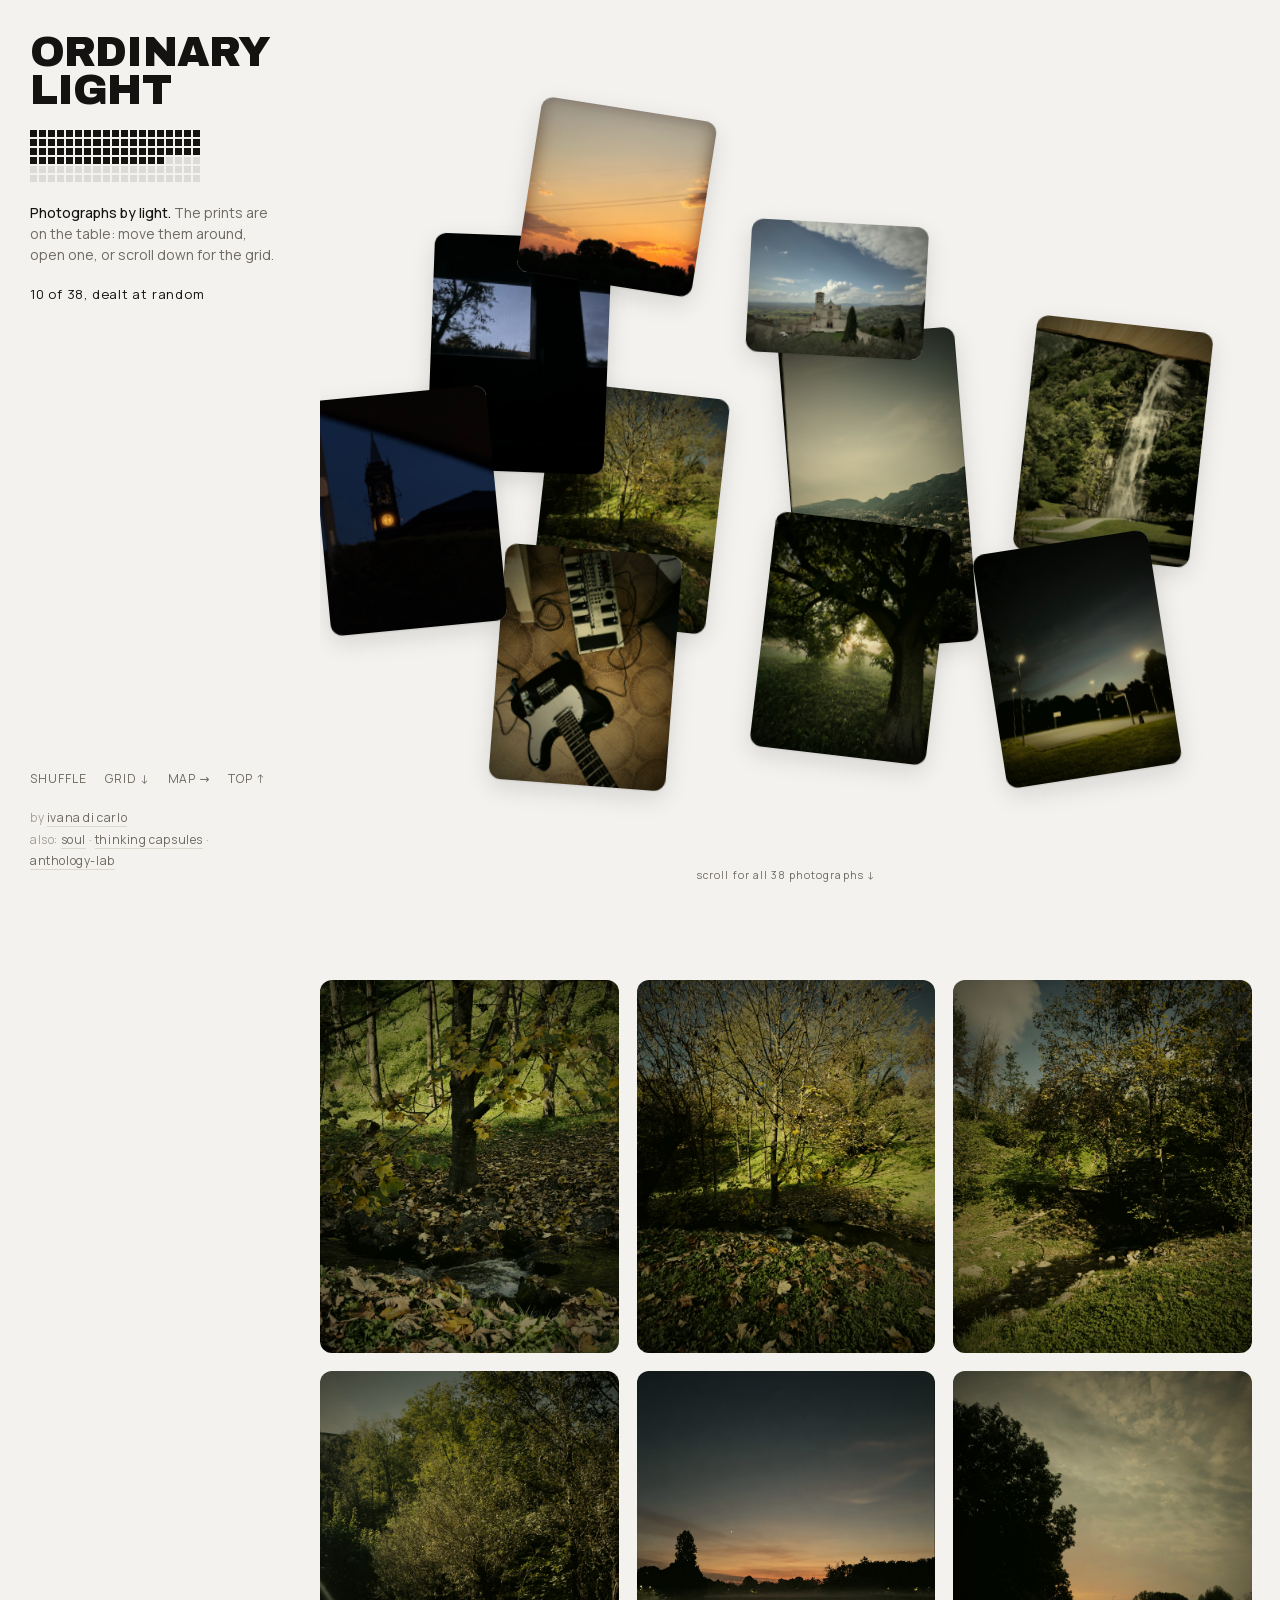
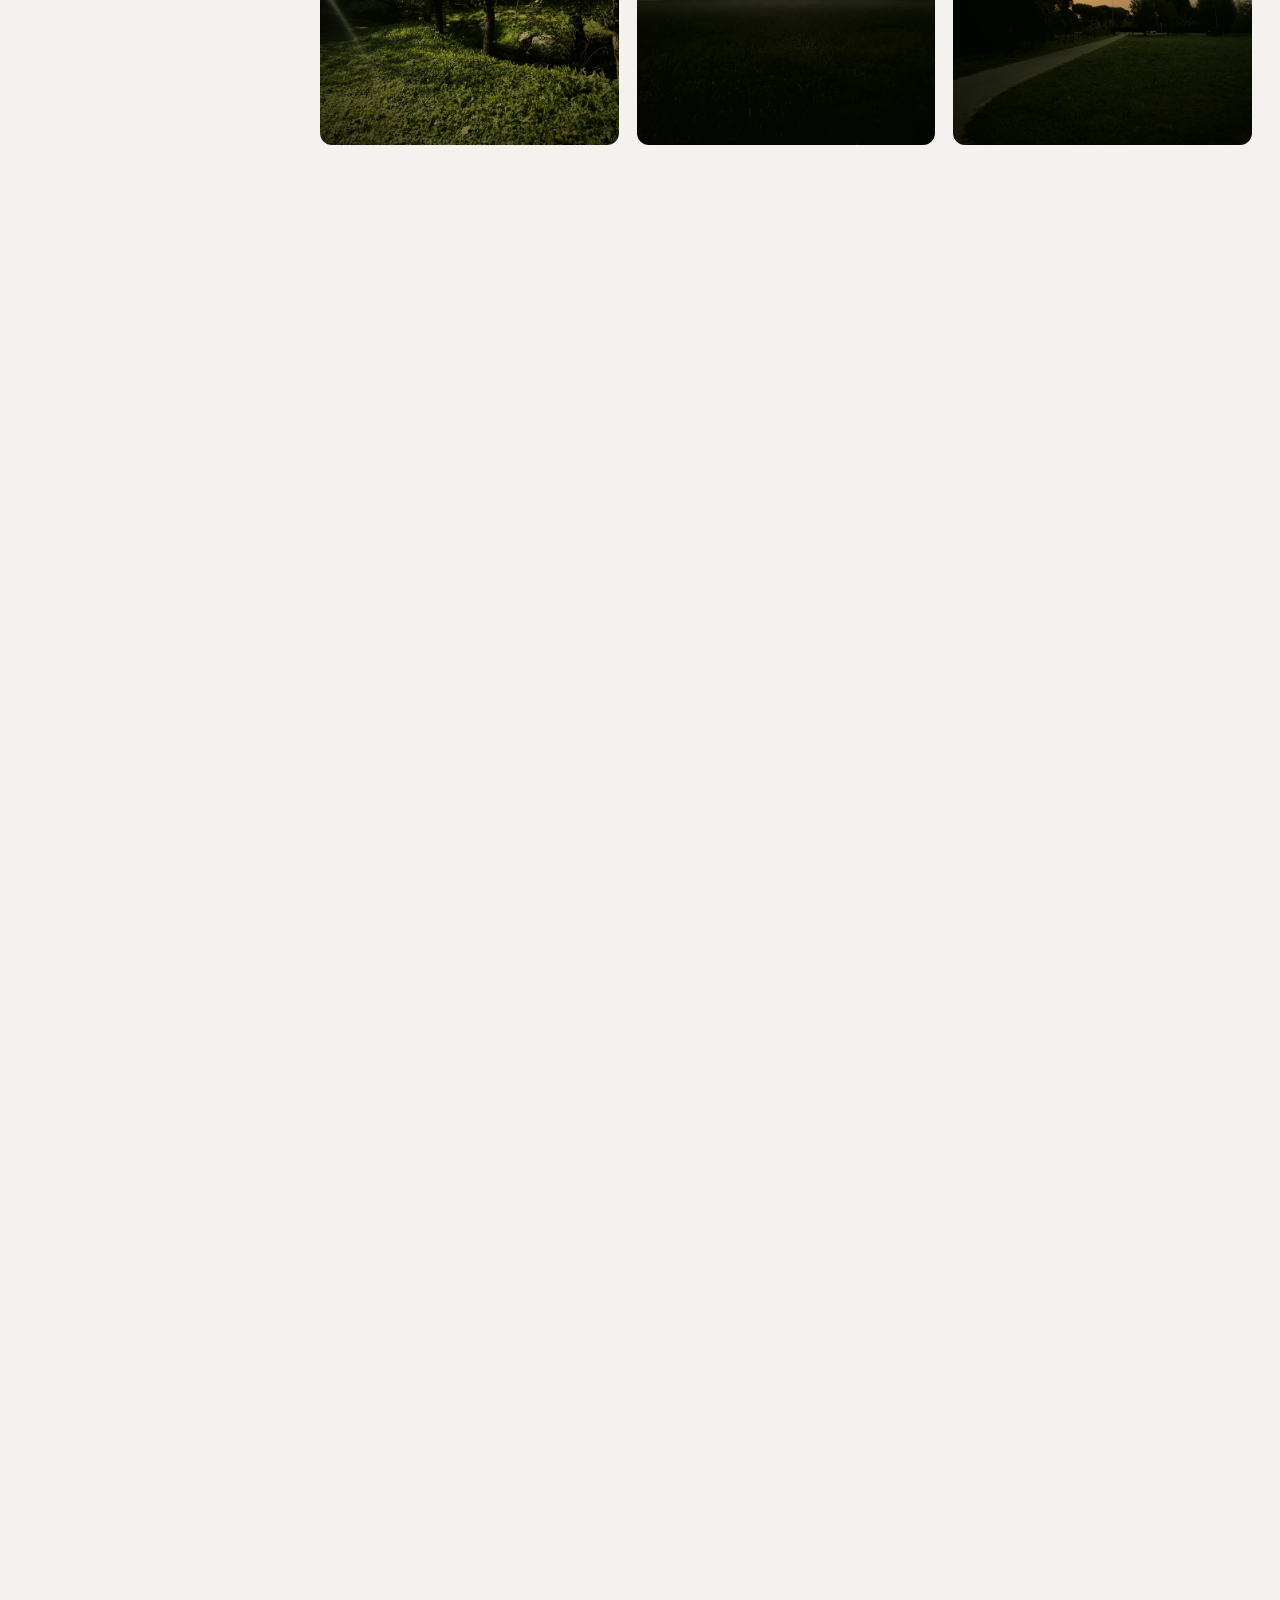
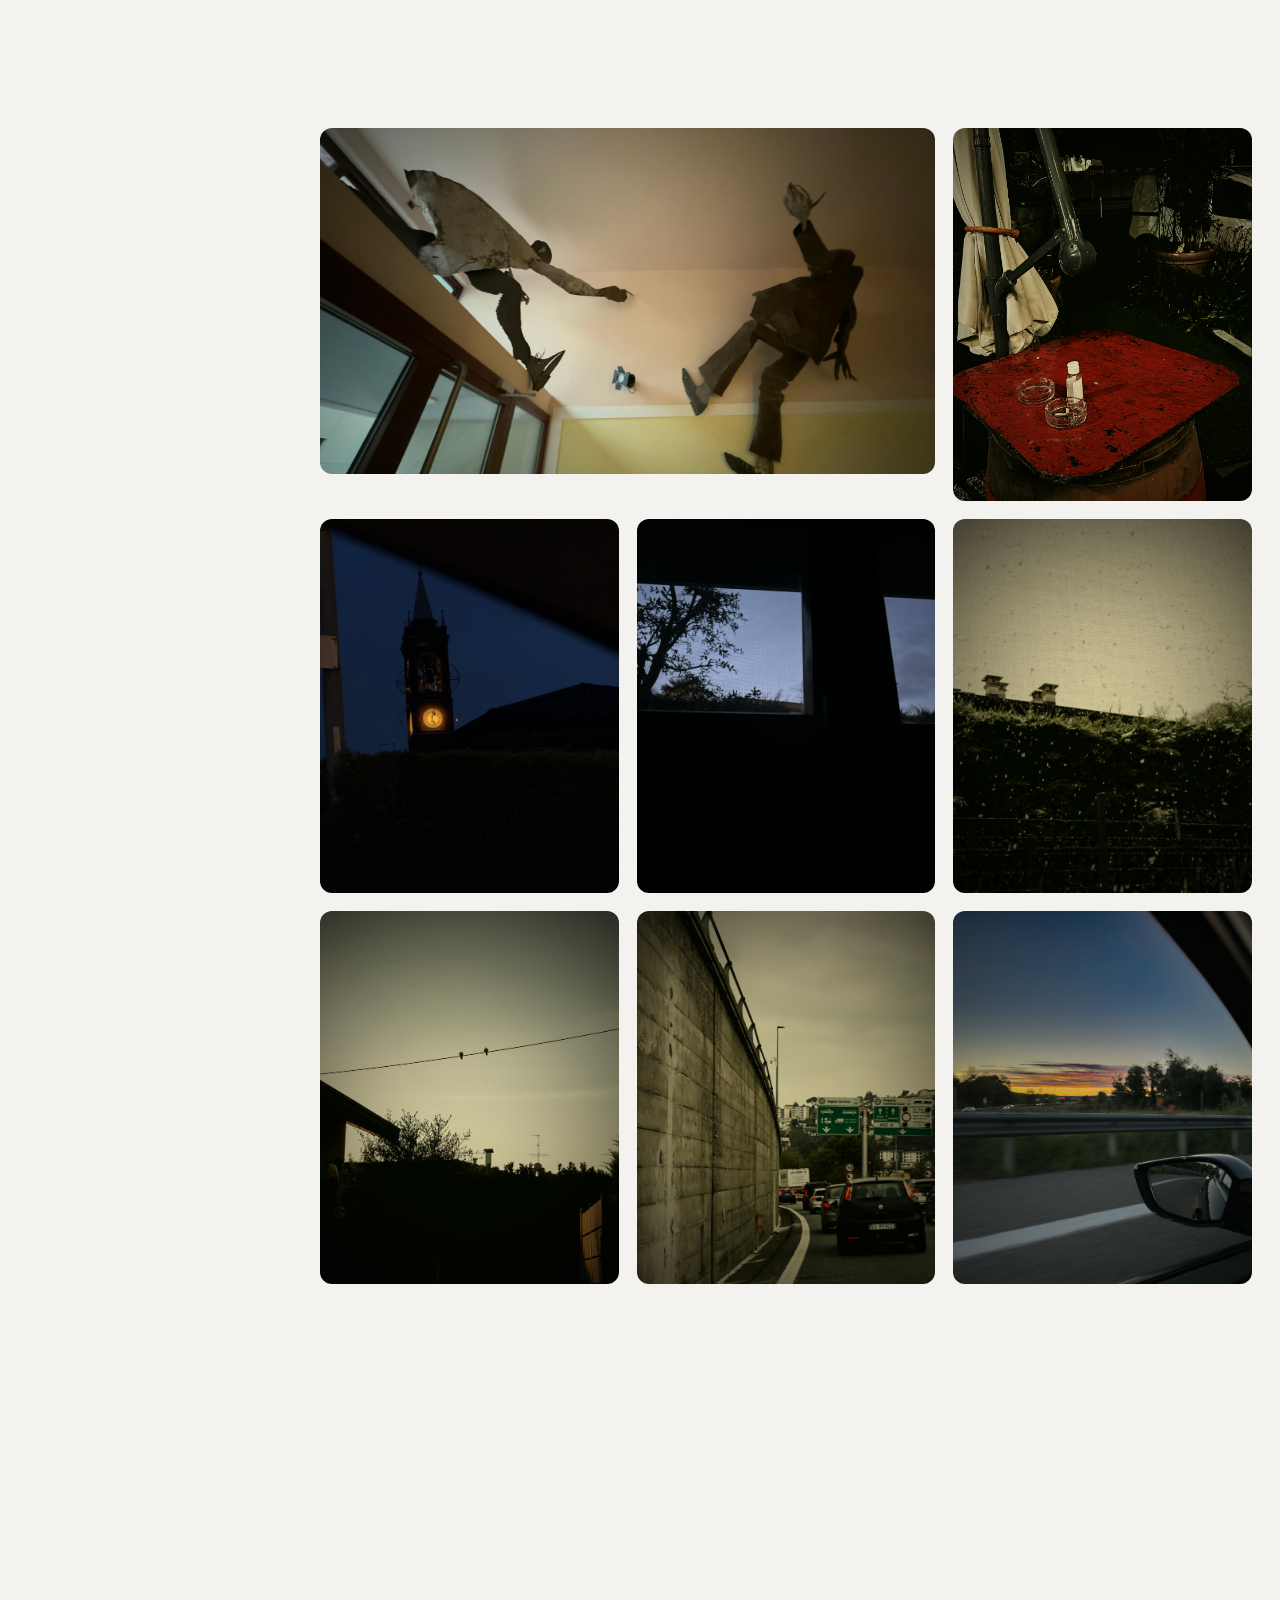
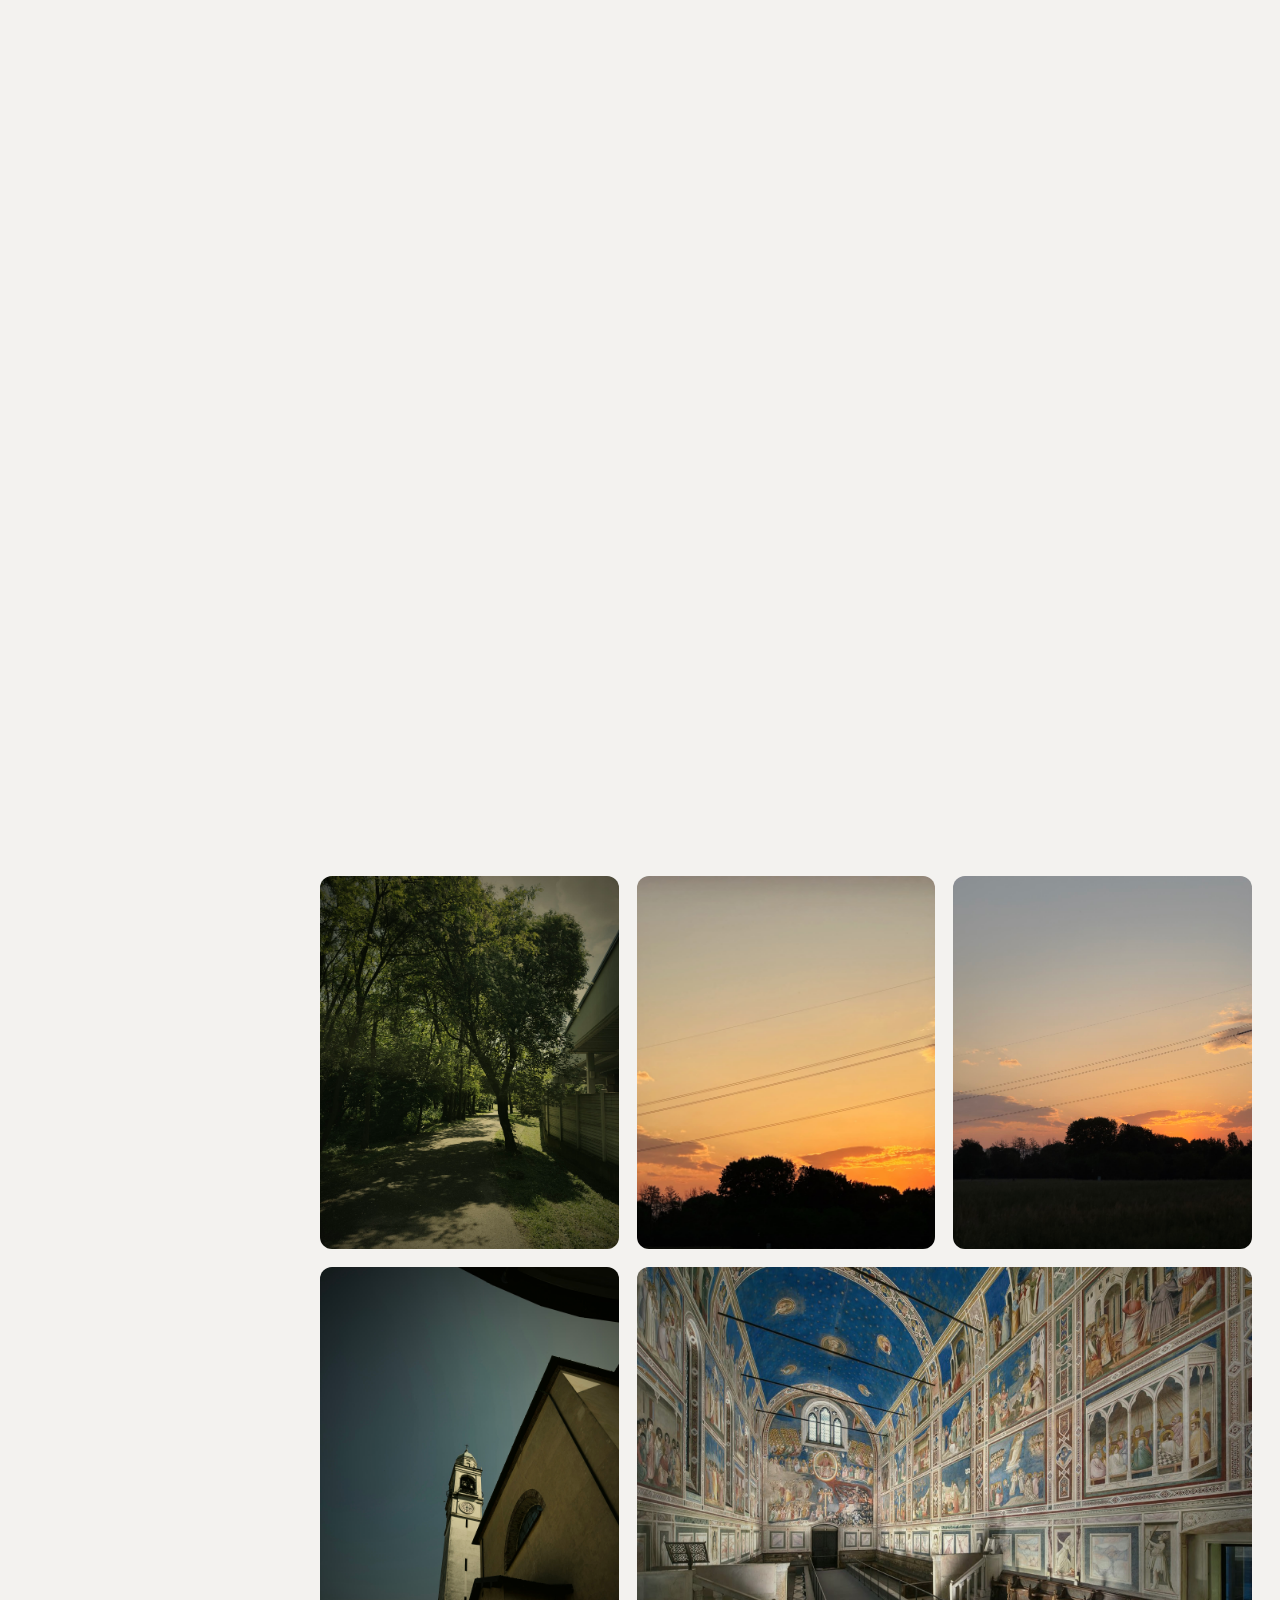
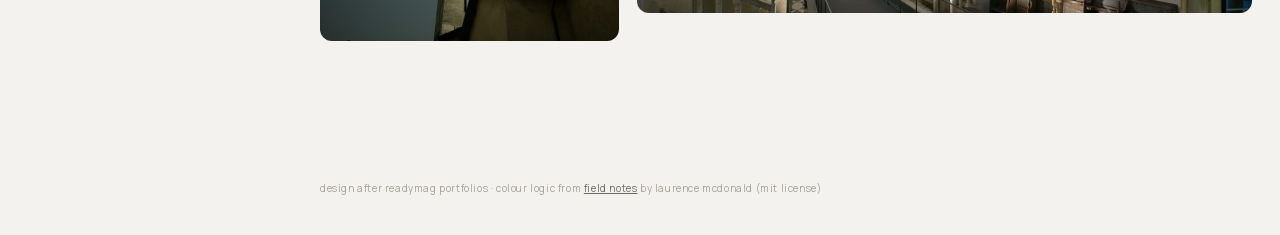
==== commit 12843ee5: "favicon for light and dark mode, home-screen icon" ====
--- a/index.html
+++ b/index.html
@@ -6,6 +6,8 @@
 <title>Ordinary Light</title>
 <meta name="theme-color" content="#F3F2EF" media="(prefers-color-scheme: light)">
 <meta name="theme-color" content="#121211" media="(prefers-color-scheme: dark)">
+<link rel="icon" href="favicon.svg" type="image/svg+xml">
+<link rel="apple-touch-icon" href="apple-touch-icon.png">
 <link rel="stylesheet" href="fonts/fonts.css">
 <!-- Archivo Black: SIL Open Font License. Fonts from Field Notes by Laurence McDonald (MIT). -->
 <style>
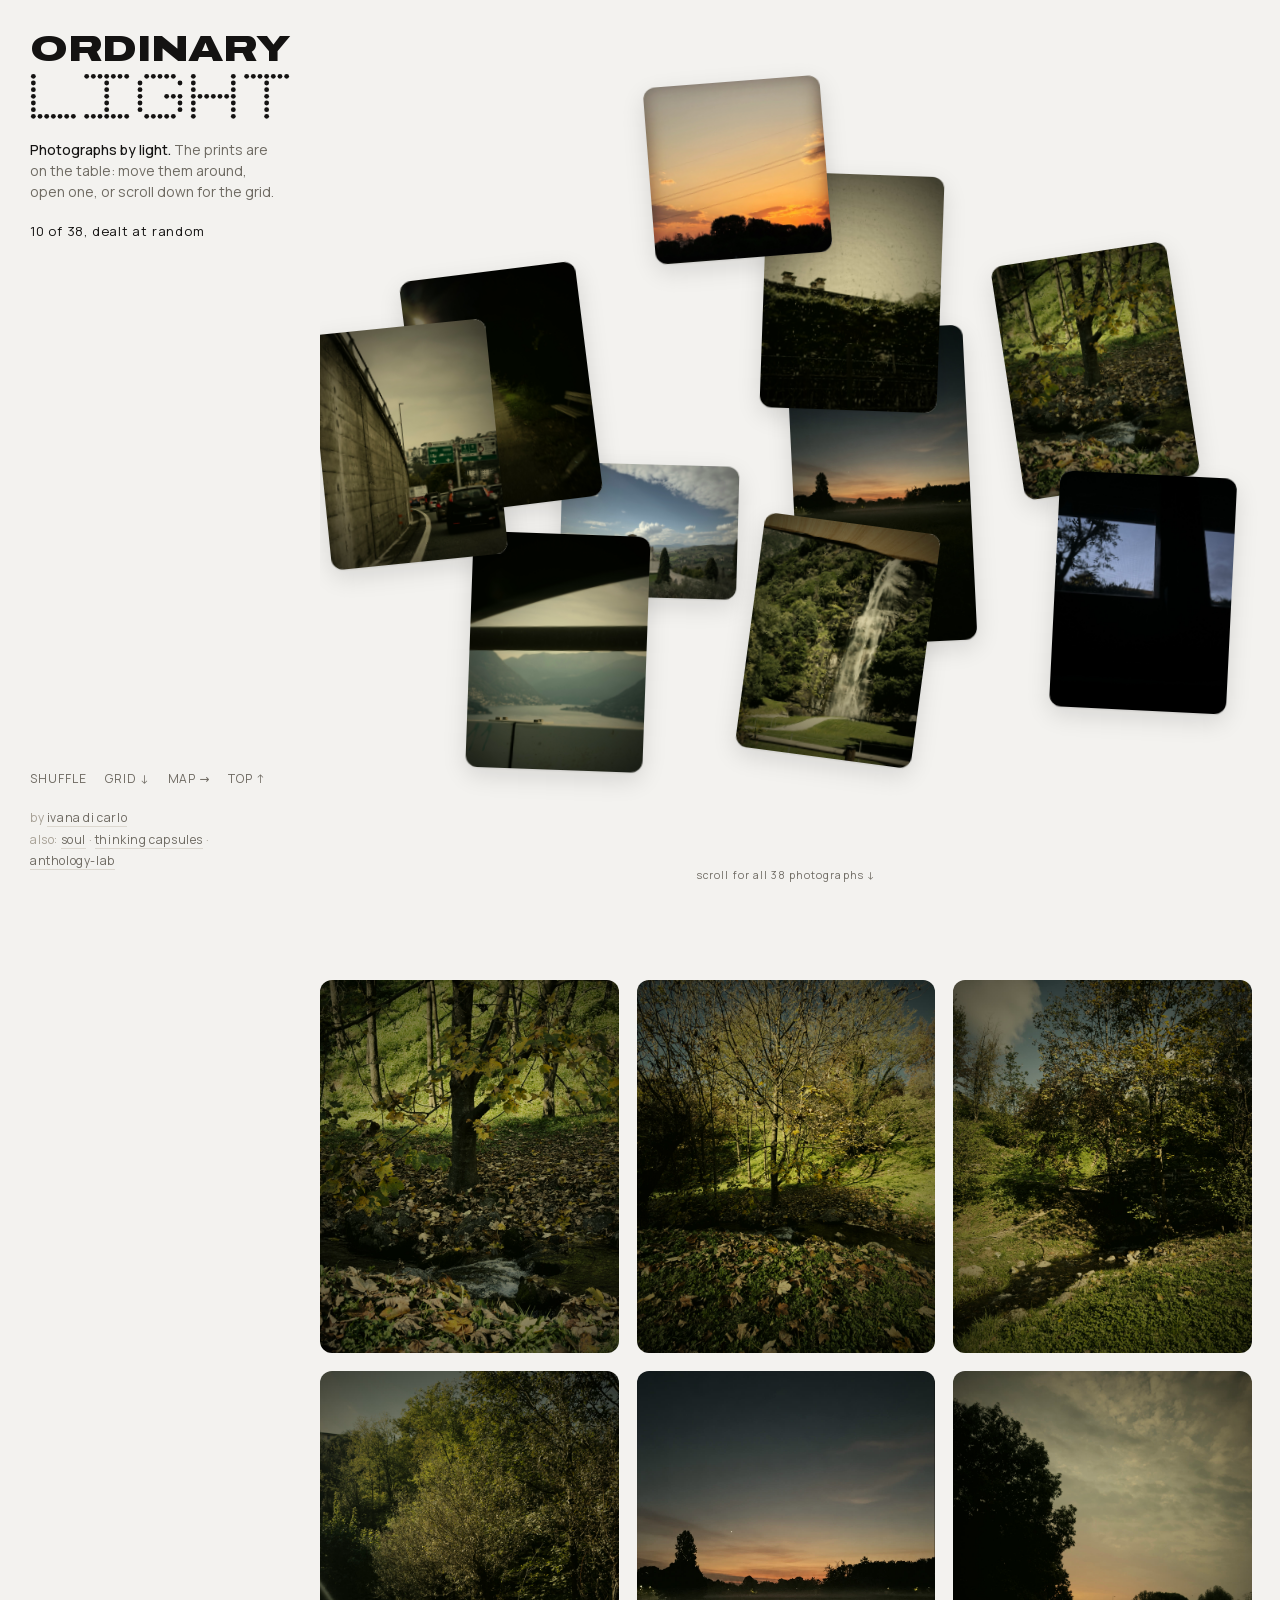
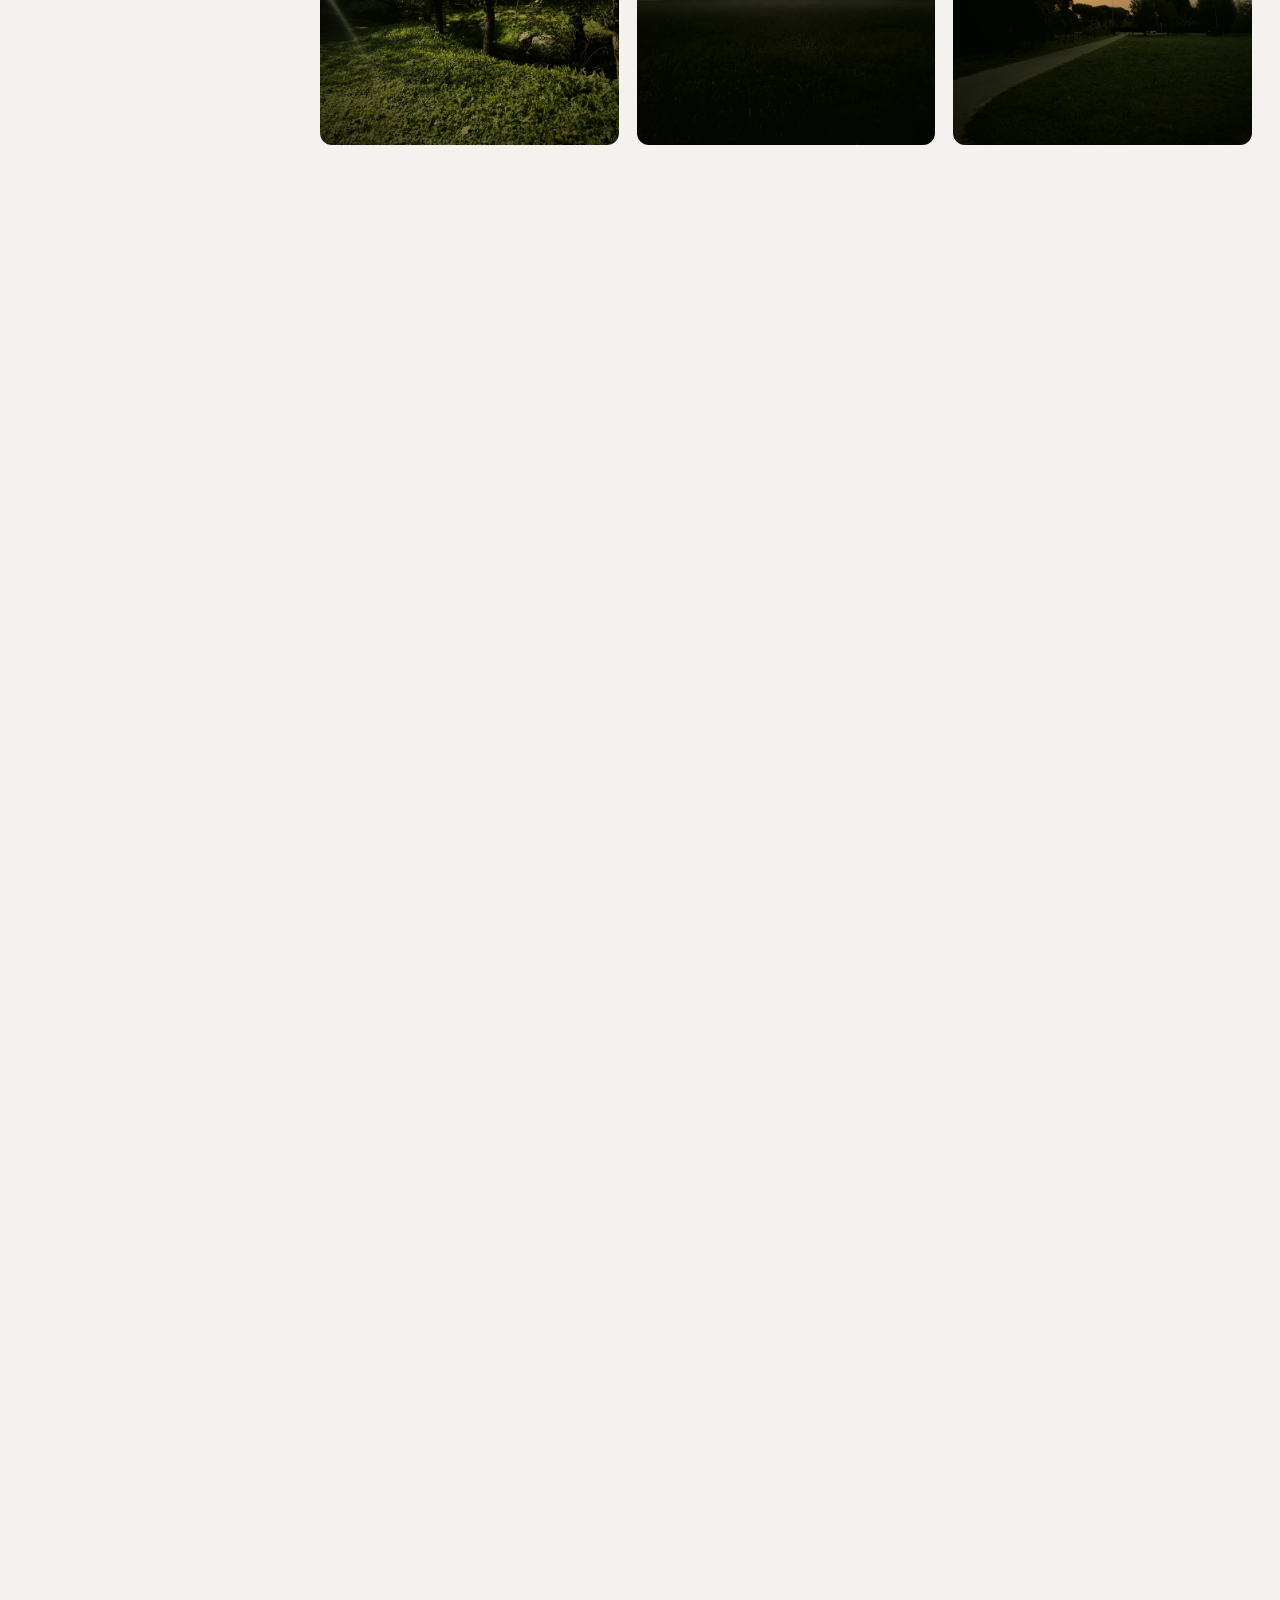
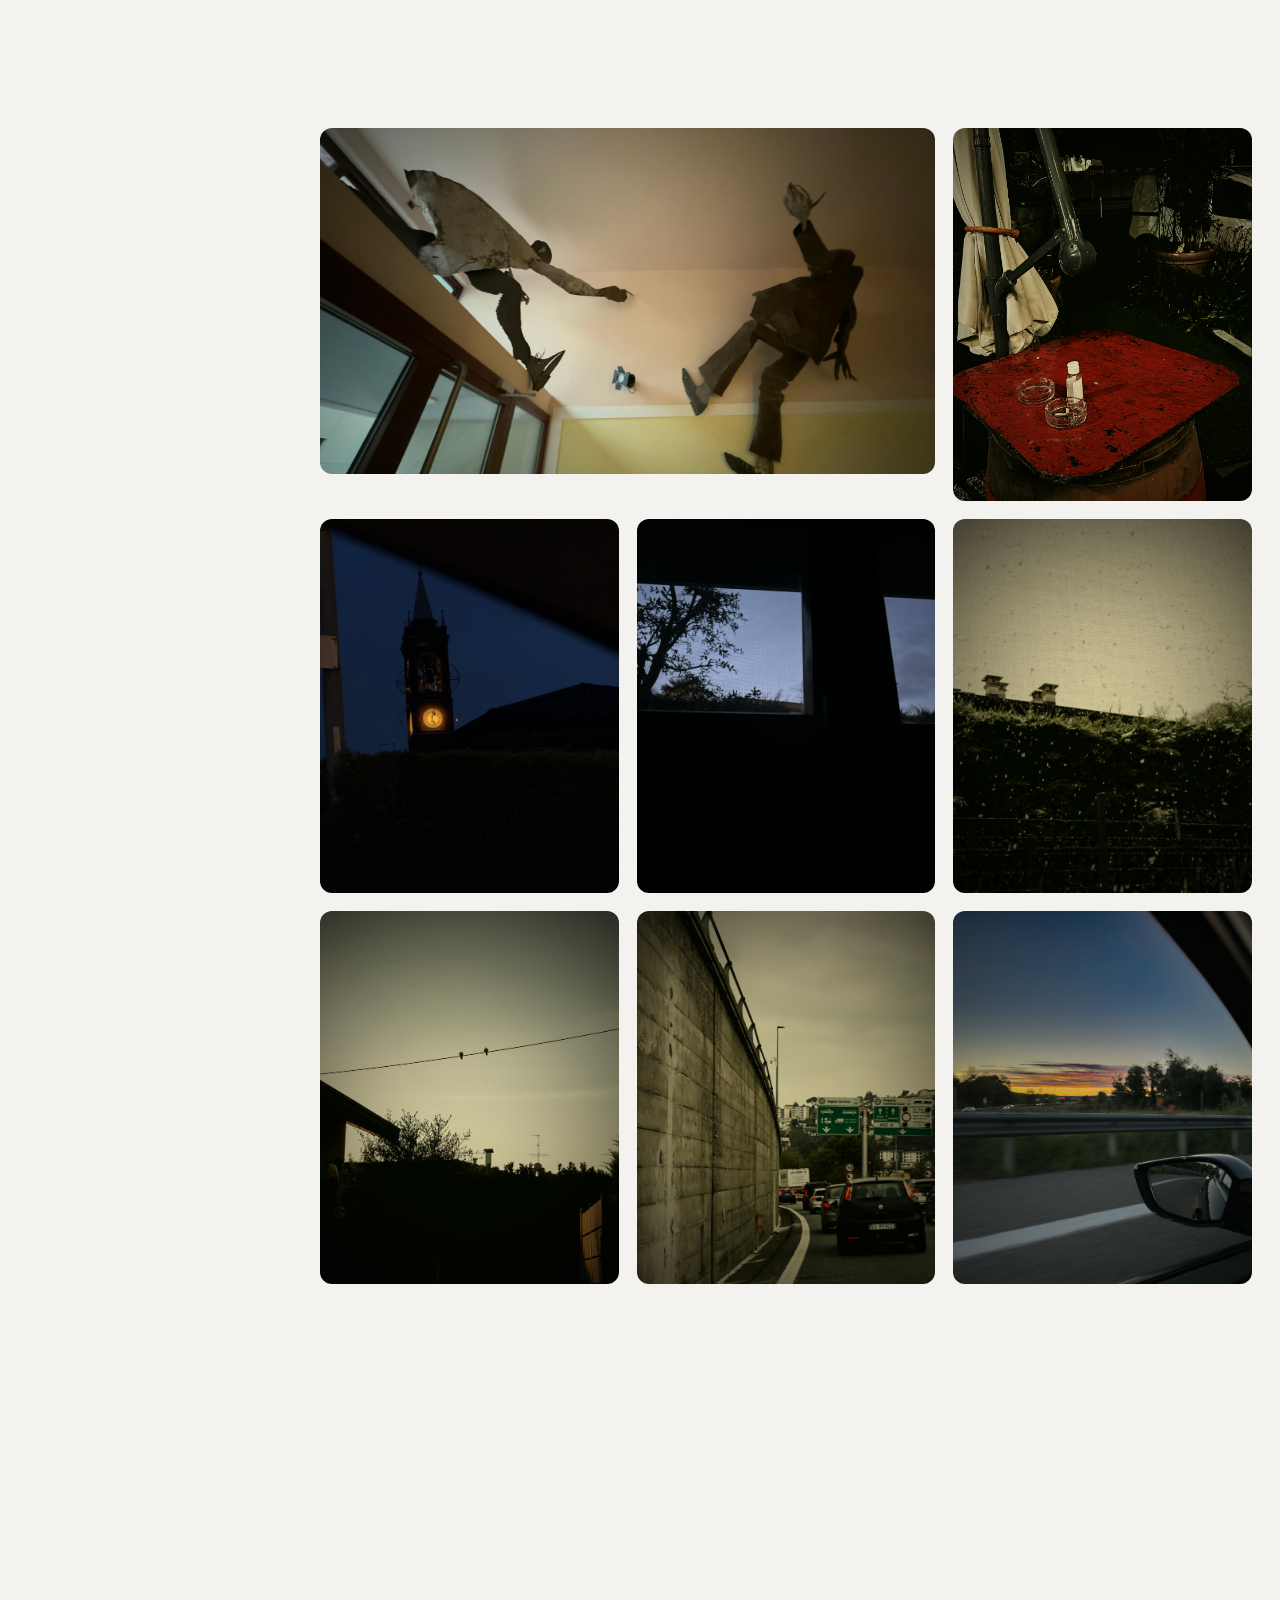
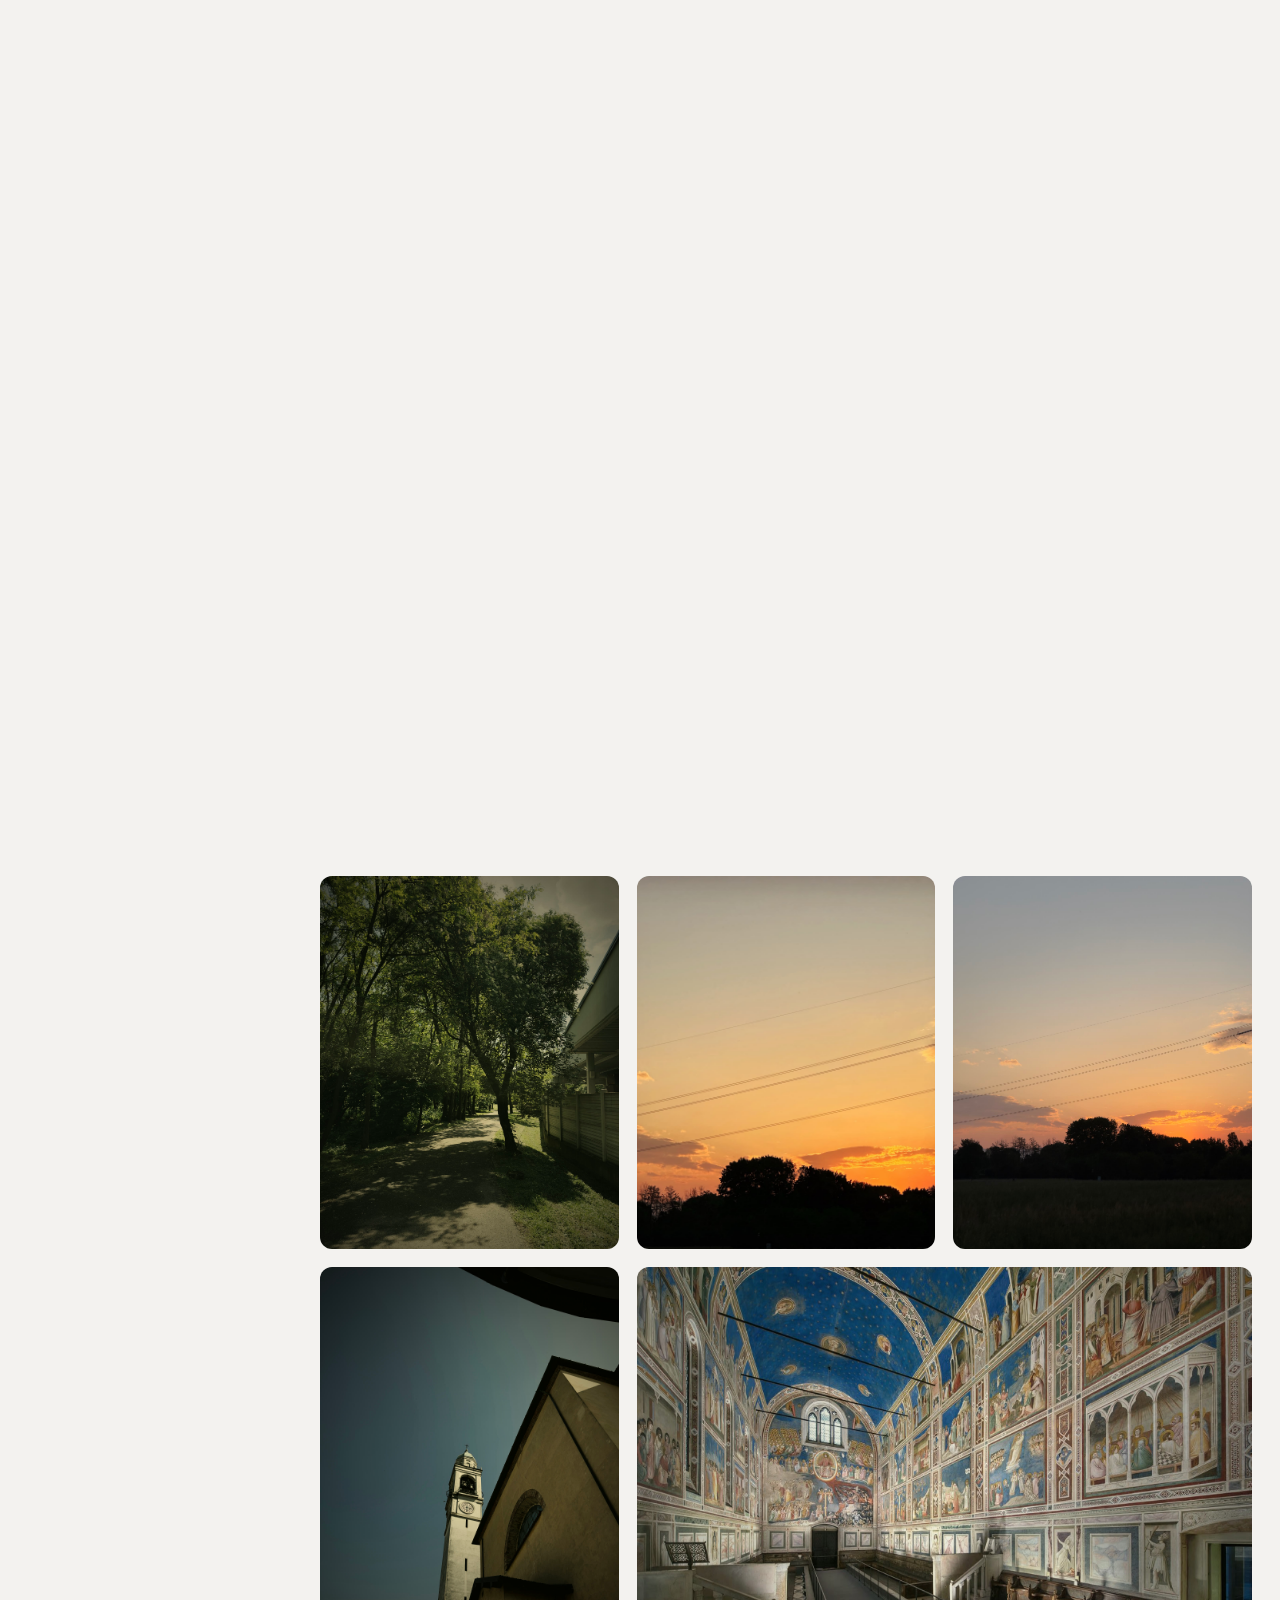
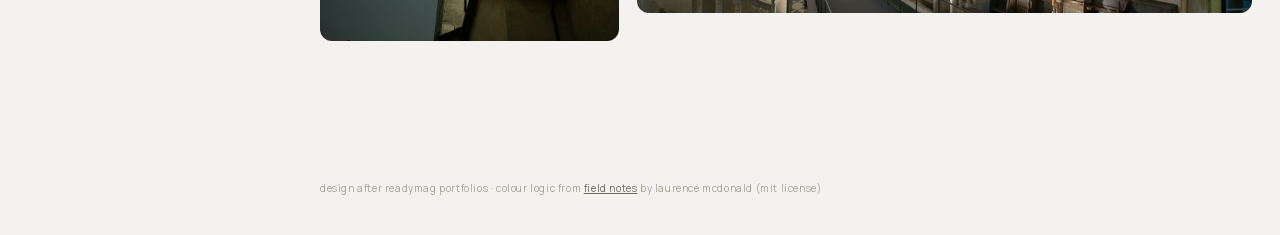
==== commit 0466335e: "logo: ORDINARY in wide Archivo, LIGHT in dots" ====
--- a/index.html
+++ b/index.html
@@ -12,6 +12,7 @@
 <!-- Archivo Black: SIL Open Font License. Fonts from Field Notes by Laurence McDonald (MIT). -->
 <style>
   @font-face{font-family:'Archivo Black';src:url(fonts/archivo-black.woff2) format('woff2');font-weight:400;font-display:swap;}
+  @font-face{font-family:'Archivo Wide';src:url(fonts/archivo-var.woff2) format('woff2');font-weight:100 900;font-stretch:62% 125%;font-display:swap;}
   :root{
     --bg:#F3F2EF;--ink:#141312;--gray:#6E6A62;--faint:#A7A196;--line:#DCD8D0;--tile:#E8E6E1;
     --shadow:0 1px 2px rgba(0,0,0,.08),0 8px 24px rgba(0,0,0,.12);
@@ -30,10 +31,10 @@
 
   /* ---------- fixed side column ---------- */
   aside{position:fixed;left:0;top:0;bottom:0;width:var(--side);padding:34px 30px 28px;display:flex;flex-direction:column;gap:20px;z-index:100;background:var(--bg);}
-  aside h1{font-family:var(--display);font-weight:400;font-size:42px;line-height:.9;letter-spacing:-.02em;margin:0;text-transform:uppercase;}
-  .dots{display:grid;grid-template-columns:repeat(19,1fr);gap:2px;width:170px;}
-  .dots i{aspect-ratio:1;background:var(--ink);opacity:.1;transition:opacity .3s ease;}
-  .dots i.on{opacity:.95;}
+  /* logo: the word fills the column, the pixel word below matches its width */
+  aside h1{margin:0;display:flex;flex-direction:column;gap:9px;width:100%;color:var(--ink);}
+  aside h1 .word{font-family:'Archivo Wide','Archivo Black',sans-serif;font-weight:900;font-stretch:125%;font-size:39px;line-height:.8;letter-spacing:-.01em;text-transform:uppercase;white-space:nowrap;}
+  aside h1 .px{display:block;width:0;min-width:100%;height:auto;} /* width 0: the dots take the word's width, never set it */
   aside nav{display:flex;flex-wrap:wrap;gap:8px 18px;font-size:12px;letter-spacing:.08em;text-transform:uppercase;margin-top:auto;}
   aside nav a{text-decoration:none;color:var(--gray);} aside nav a:hover{color:var(--ink);}
   aside .intro{font-size:14px;line-height:1.5;color:var(--gray);max-width:250px;margin:0;}
@@ -92,7 +93,7 @@
   @media (max-width:760px){
     :root{--side:0px;--r:10px;}
     aside{position:sticky;top:0;bottom:auto;width:auto;padding:14px 16px;gap:10px;flex-direction:row;flex-wrap:wrap;align-items:center;}
-    aside h1{font-size:22px;} aside .dots,aside .intro,aside .where,aside .also{display:none;}
+    aside h1{width:auto;gap:4px;} aside h1 .word{font-size:20px !important;} aside .intro,aside .where,aside .also{display:none;}
     aside nav{margin:0 0 0 auto;}
     main{padding:0 16px 60px;}
     .pile{height:115vh;}
@@ -105,13 +106,17 @@
 </head>
 <body>
 <aside>
-  <h1>Ordinary<br>Light</h1>
-  <div class="dots" id="dots"></div>
+  <h1 data-logo>Ordinary Light</h1>
   <p class="intro"><b>Photographs by light.</b> The prints are on the table: move them around, open one, or scroll down for the grid.</p>
   <div class="where" id="where"></div>
   <nav><a href="#" id="shuffle">shuffle</a><a href="#" id="toGrid">grid ↓</a><a href="map.html">map →</a><a href="#" id="toTop">top ↑</a></nav>
   <div class="also">by <a href="https://ivana-dicarlo.pages.dev/" target="_blank" rel="noopener">ivana di carlo</a><br>also: <a href="https://thesouldevotional.github.io/soul/" target="_blank" rel="noopener">soul</a> · <a href="https://thinkingcapsules.github.io/" target="_blank" rel="noopener">thinking capsules</a> · <a href="https://anthology-lab.github.io/" target="_blank" rel="noopener">anthology-lab</a></div>
 </aside>
+<script src="logo.js"></script>
+<script>
+// fit the logo word to the column
+(function fit(){const w=document.querySelector('aside h1 .word');if(!w)return;const go=()=>{if(innerWidth<=760){w.style.fontSize='';return;}w.style.fontSize='100px';const box=w.parentNode.clientWidth;w.style.fontSize=(100*box/w.scrollWidth).toFixed(2)+'px';};(document.fonts?document.fonts.ready:Promise.resolve()).then(go);addEventListener('resize',go);})();
+</script>
 <main id="main"></main>
 <footer>design after readymag portfolios · colour logic from <a href="https://github.com/Laurencemdonald/field-notes" target="_blank" rel="noopener">field notes</a> by laurence mcdonald (mit license)</footer>
 
@@ -176,7 +181,6 @@
       el.appendChild(g);main.appendChild(el);
     }
   });
-  const dots=document.getElementById("dots");for(let i=0;i<19*6;i++)dots.appendChild(document.createElement("i"));
   layout();
   // deal the cards when a pile comes into view; fade grid tiles in
   const io=new IntersectionObserver(es=>es.forEach(e=>{if(e.isIntersecting){e.target.classList.add("in");io.unobserve(e.target);}}),{threshold:.18});
@@ -251,7 +255,6 @@
   });
   const max=document.documentElement.scrollHeight-H;
   const f=max>0?scrollY/max:0;
-  document.querySelectorAll("#dots i").forEach((d,i,a)=>d.classList.toggle("on",i<Math.round(a.length*f)));
 }
 const place=c=>{c.el.style.transform=`translate(${c.x+c.dx}px,${c.y+c.dy+c.ty}px) rotate(${c.el.classList.contains("drag")?0:c.r}deg)`;};
 
